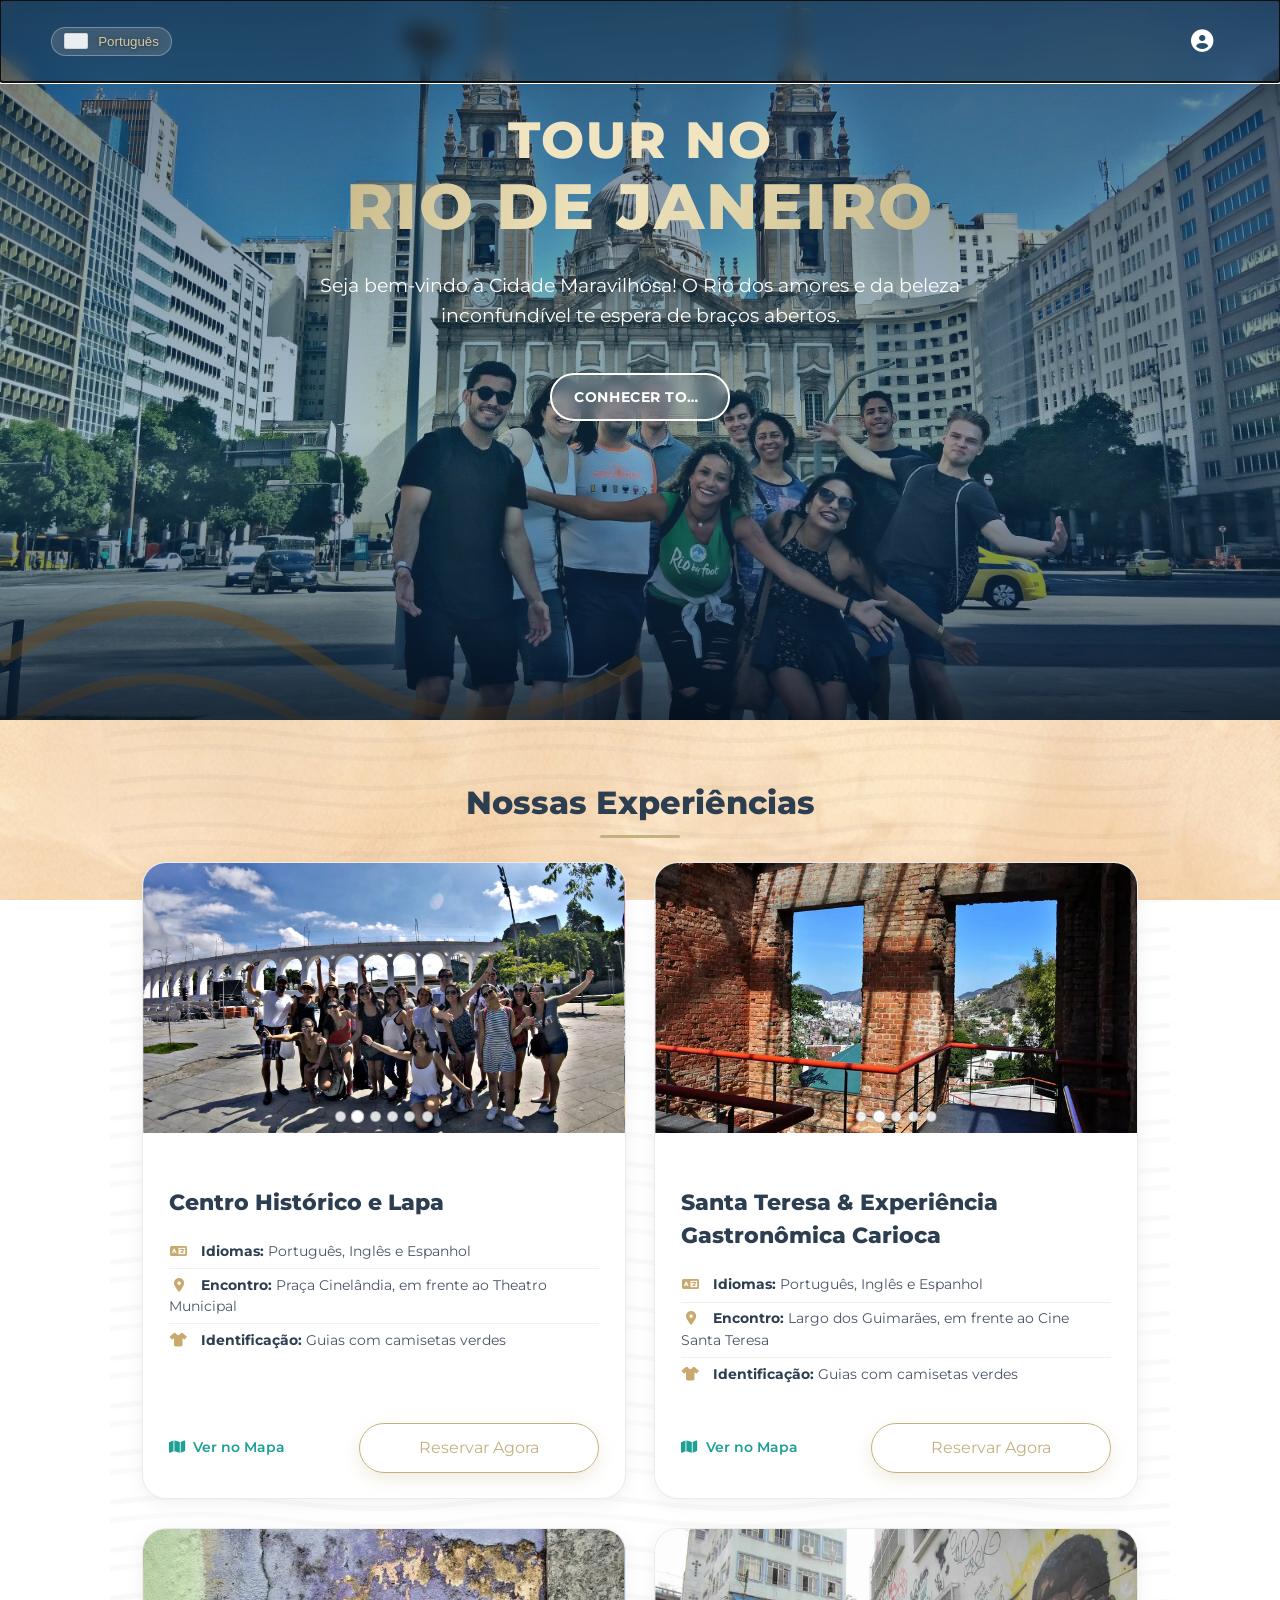
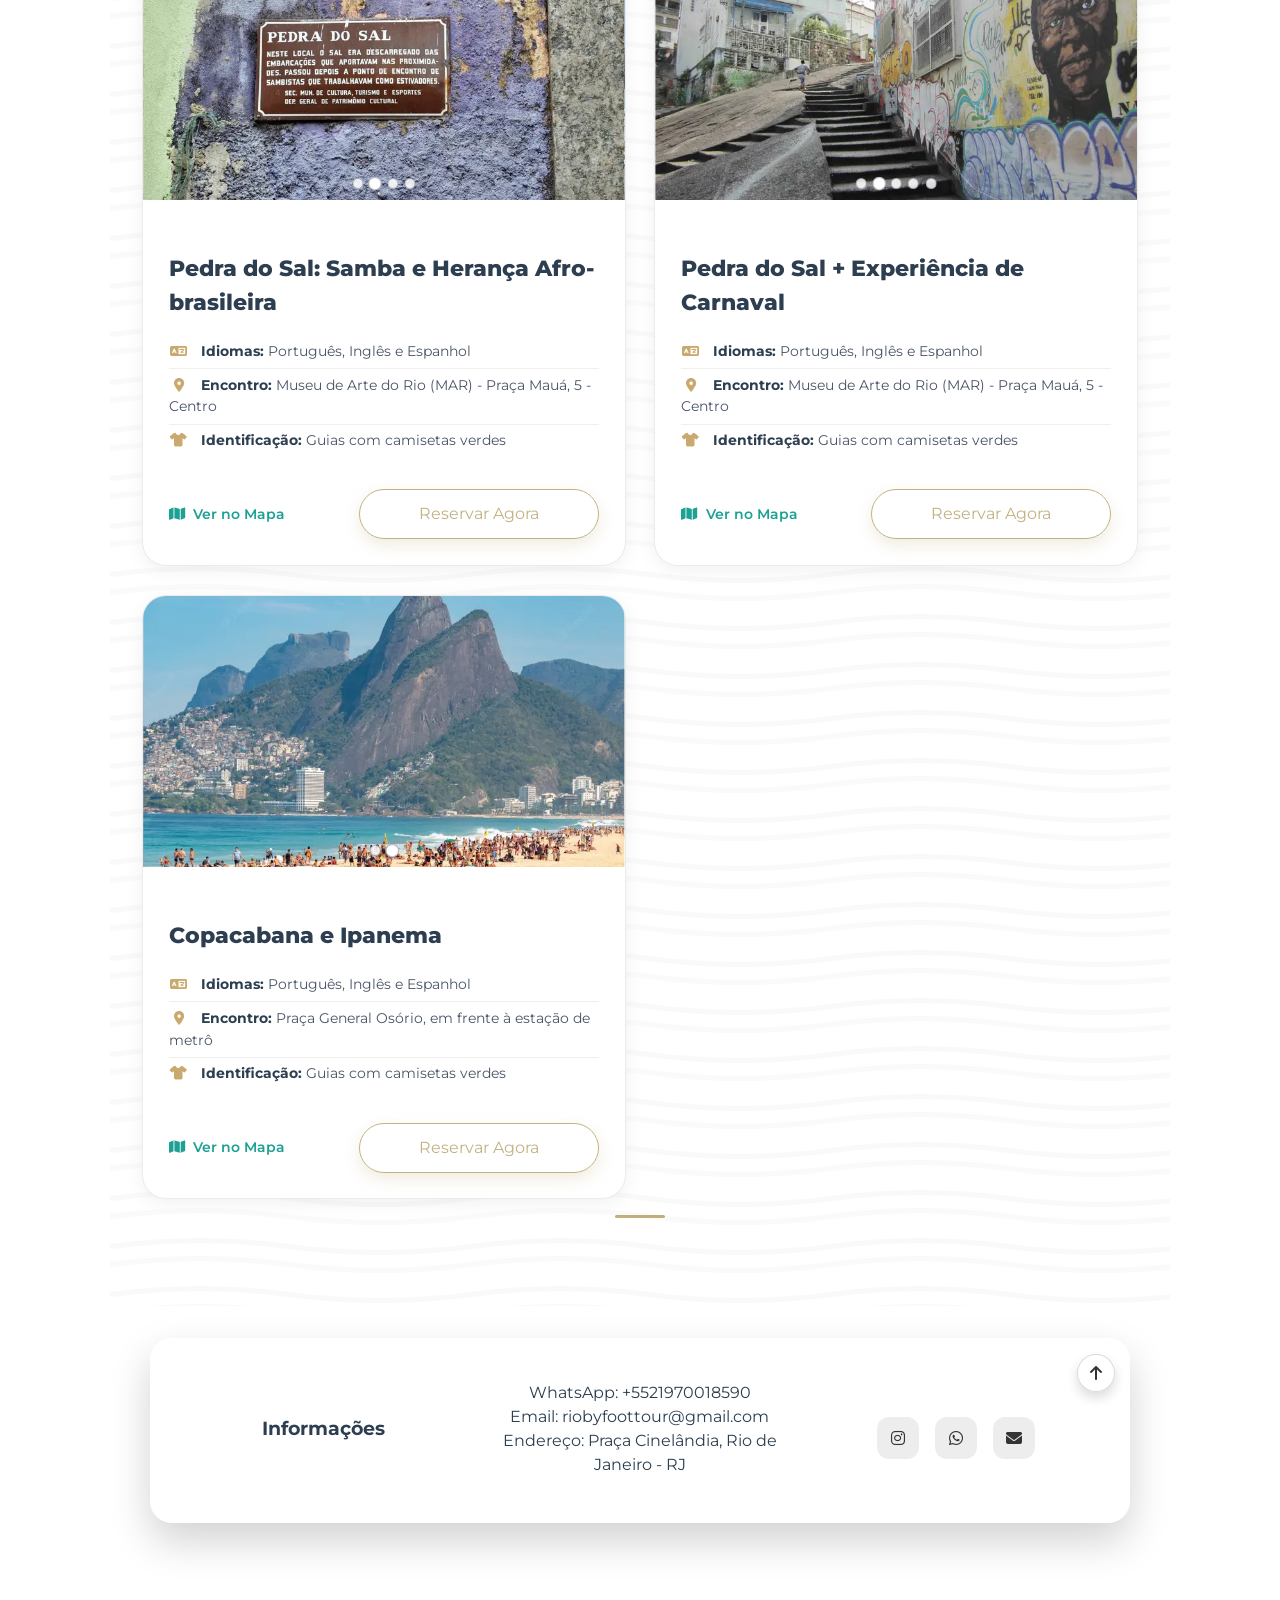
==== index.html @ e3e7f5c9 "Add files via upload" ====
﻿<!-- VersÃ£o 1.0 -->
<!DOCTYPE html>
 <html lang="pt-br">
<head>
    <meta charset="UTF-8">
    <meta name="viewport" content="width=device-width, initial-scale=1.0">
    <meta name="mobile-web-app-capable" content="yes">
    <meta name="apple-mobile-web-app-status-bar-style" content="default">
    <meta name="theme-color" content="#02415a">
    <title> Tour no Rio de Janeiro</title>
    <link rel="apple-touch-icon" href="imagem/assets/Logo.png">
    <link rel="icon" type="image/png" href="imagem/assets/Logo.png">
    <link rel="manifest" href="manifest.json">
    <link href="https://fonts.googleapis.com/css2?family=Montserrat:wght@400;600;800&display=swap" rel="stylesheet">
    <link rel="stylesheet" href="https://cdnjs.cloudflare.com/ajax/libs/font-awesome/6.4.2/css/all.min.css">
    <link rel="stylesheet" href="css/Riodejaneiro.css">
</head>
<body>
    <div class="rio-page">
        <header>
           
                <div class="nav-left">
                    <button class="hamburger" id="hamburger" type="button" aria-label="Menu">
                        <span></span><span></span><span></span>
                    </button>
                    <nav>
                        <a href="#" data-footer-action="sobre" data-i18n="nav_about">SOBRE</a>
                        <a href="#" data-footer-action="contato" data-i18n="nav_contact">CONTATO</a>
                        <a href="#" data-footer-action="ajuda" data-i18n="nav_help">AJUDA</a>
                    </nav>
                </div>

                <div class="header-spacer" aria-hidden="true"></div>

                <div class="header-center">
                    <div class="lang-selector" id="langSelector">
                        <button class="lang-btn" type="button" id="langBtn">
                            <span class="flag flag-pt"></span><span class="lang-label" data-i18n="lang_label">Português</span>
                        </button>
                        <ul class="lang-list" id="langList">
                            <li data-lang="pt"><span class="flag flag-pt"></span><span class="lang-label">Português</span></li>
                            <li data-lang="en"><span class="flag flag-en"></span><span class="lang-label">English</span></li>
                            <li data-lang="fr"><span class="flag flag-fr"></span><span class="lang-label">Français</span></li>
                            <li data-lang="es"><span class="flag flag-es"></span><span class="lang-label">Español</span></li>
                            <li data-lang="it"><span class="flag flag-it"></span><span class="lang-label">Italiano</span></li>
                            <li data-lang="zh"><span class="flag flag-zh"></span><span class="lang-label">中文(普通话)</span></li>
                        </ul>
                    </div>
                </div>

                <div class="header-spacer" aria-hidden="true"></div>

                <div class="profile-menu">
                    <button class="profile-btn" id="profileBtn" aria-haspopup="true" aria-expanded="false" aria-label="Conta"><i class="fa fa-user-circle"></i></button>
                    <div class="profile-dropdown" id="profileDropdown" role="menu" aria-label="Opções de conta">
                        <a href="#" class="profile-item" data-profile-action="login" data-i18n="profile_login">Entrar</a>
                        <a href="#" class="profile-item" data-profile-action="register" data-i18n="profile_register">Cadastrar</a>
                    </div>
                </div>
           
        </header>

        <div class="mobile-menu-container" id="mobileMenuContainer" aria-hidden="true">
            <div class="mobile-menu-panel">
                <div class="mobile-menu-header">
                    <button class="mobile-menu-back" id="mobileMenuBack" type="button" aria-label="Voltar">←</button>
                    <span class="mobile-menu-title" id="mobileMenuTitle">Menu</span>
                    <button class="mobile-menu-close" id="mobileMenuClose" type="button" aria-label="Fechar">×</button>
                </div>
                <div class="mobile-menu-content">
                    <div class="mobile-menu-view mobile-menu-main" data-view="main"></div>
                    <div class="mobile-menu-view mobile-menu-lang" data-view="lang"></div>
                    <div class="mobile-menu-view mobile-menu-user" data-view="user"></div>
                </div>
            </div>
        </div>

        <!-- HERO RIO -->
        <section class="rio-hero">
            <div class="rio-hero-overlay"></div>
            <div class="rio-hero-content">
                <h1 class="rio-hero-title">Tour no<br><span class="rio-city-highlight">RIO DE JANEIRO</span></h1>
                <span id="rioHeroDesc" data-i18n="hero_desc_rio" class="hero-desc-text">Seja bem vindo Ã  cidade Maravilhosa; o Rio dos amores e da beleza inconfundÃ­vel te espera de braÃ§os abertos.</span>
                <a href="#tours" class="btn-book" data-i18n="btn_book">Conhecer Tours</a>
            </div>
        </section>

    <div class="main-container">
        <!-- TOURS -->
        <section class="rio-tours" id="tours">
            <h2 class="rio-section-title" data-i18n="tours_section_title">Nossas ExperiÃªncias</h2>
            <div class="rio-section-divider"></div>

            <div class="rio-tours-grid">

                <!-- CENTRO HISTÃ“RICO -->
                <article class="rio-tour-card">
                    <div class="rio-tour-images">
                        <div class="rio-tour-slider" data-folder="CentroHistorico" aria-label="Slideshow Centro HistÃ³rico">
                            <img class="rio-tour-slide active" src="imagem/CentroHistorico/img1.webp" alt="Centro HistÃ³rico e Lapa do Rio" loading="lazy">
                        </div>
                    </div>
                    <div class="rio-tour-info">
                        <h4 class="rio-tour-name">Centro HistÃ³rico e Lapa</h4>
                        <ul class="rio-tour-details">
                            
                            <li><i class="fa fa-language"></i> <strong data-i18n="label_idiomas">Idiomas:</strong> Português, Inglês e Espanhol</li>
                            <li><i class="fa fa-map-marker-alt"></i> <strong>Encontro:</strong> PraÃ§a CinelÃ¢ndia, em frente ao Theatro Municipal</li>
                            <li><i class="fa fa-shirt"></i> <strong>Identificação:</strong> Guias com camisetas verdes</li>
                        </ul>
                        <div class="rio-tour-actions">
                            <a href="https://goo.gl/maps/7mJhdvazUuyrh9tp7" target="_blank" rel="noopener" class="rio-link-map"><i class="fa fa-map"></i> Ver no Mapa</a>
                            <a href="https://forms.gle/Ru3CXKsKzVE24GdM7" target="_blank" rel="noopener" class="btn-book rio-btn-reserve">Reservar Agora</a>
                        </div>
                    </div>
                </article>

                <!-- SANTA TERESA -->
                <article class="rio-tour-card">
                    <div class="rio-tour-images">
                        <div class="rio-tour-slider" data-folder="SantaTeresa" aria-label="Slideshow Santa Teresa">
                            <img class="rio-tour-slide active" src="imagem/SantaTeresa/img1.webp" alt="Santa Teresa & ExperiÃªncia GastronÃ´mica Carioca" loading="lazy">
                        </div>
                    </div>
                    <div class="rio-tour-info">
                        <h4 class="rio-tour-name">Santa Teresa & ExperiÃªncia GastronÃ´mica Carioca</h4>
                        <ul class="rio-tour-details">
                            
                            <li><i class="fa fa-language"></i> <strong>Idiomas:</strong> Português, Inglês e Espanhol</li>
                        <li><i class="fa fa-map-marker-alt"></i> <strong data-i18n="label_encontro">Encontro:</strong> PraÃ§a General OsÃ³rio, em frente Ã  estaÃ§Ã£o de metrÃ´</li>
                            <li><i class="fa fa-shirt"></i> <strong>Identificação:</strong> Guias com camisetas verdes</li>
                        </ul>
                        <div class="rio-tour-actions">
                            <a href="https://goo.gl/maps/65kNR3KaU4e2vYtn8" target="_blank" rel="noopener" class="rio-link-map"><i class="fa fa-map"></i> Ver no Mapa</a>
                            <a href="https://forms.gle/Ru3CXKsKzVE24GdM7" target="_blank" rel="noopener" class="btn-book rio-btn-reserve">Reservar Agora</a>
                        </div>
                    </div>
                </article>

                <!-- PEDRA DO SAL -->
                <article class="rio-tour-card">
                    <div class="rio-tour-images">
                        <div class="rio-tour-slider" data-folder="PedraDoSal" aria-label="Slideshow Pedra do Sal">
                            <img class="rio-tour-slide active" src="imagem/PedraDoSal/img1.webp" alt="Pedra do Sal" loading="lazy">
                        </div>
                    </div>
                    <div class="rio-tour-info">
                        <h4 class="rio-tour-name">Pedra do Sal: Samba e HeranÃ§a Afrobrasileira</h4>
                        <ul class="rio-tour-details">
                           
                            <li><i class="fa fa-language"></i> <strong>Idiomas:</strong> Português, Inglês e Espanhol</li>
                            <li><i class="fa fa-map-marker-alt"></i> <strong>Encontro:</strong> Museu de Arte do Rio (MAR) â€” PraÃ§a MauÃ¡, 5 â€” Centro</li>
                            <li><i class="fa fa-shirt"></i> <strong>Identificação:</strong> Guias com camisetas verdes</li>
                        </ul>
                        <div class="rio-tour-actions">
                            <a href="https://g.page/museuarterio?share" target="_blank" rel="noopener" class="rio-link-map"><i class="fa fa-map"></i> Ver no Mapa</a>
                            <a href="https://forms.gle/Ru3CXKsKzVE24GdM7" target="_blank" rel="noopener" class="btn-book rio-btn-reserve">Reservar Agora</a>
                        </div>
                    </div>
                </article>

                <!-- PEDRA DO SAL + EXPERIÃŠNCIA DE CARNAVAL -->
                <article class="rio-tour-card">
                    <div class="rio-tour-images">
                        <div class="rio-tour-slider" data-folder="PedraDoSalCarnaval" aria-label="Slideshow Pedra do Sal e Carnaval">
                            <img class="rio-tour-slide active" src="imagem/PedraDoSalCarnaval/img1.webp" alt="Pedra do Sal + ExperiÃªncia de Carnaval" loading="lazy">
                        </div>
                    </div>
                    <div class="rio-tour-info">
                        <h4 class="rio-tour-name">Pedra do Sal + ExperiÃªncia de Carnaval</h4>
                        <ul class="rio-tour-details">
                           
                            <li><i class="fa fa-language"></i> <strong>Idiomas:</strong> Português, Inglês e Espanhol</li>
                            <li><i class="fa fa-map-marker-alt"></i> <strong>Encontro:</strong> Museu de Arte do Rio (MAR) â€” PraÃ§a MauÃ¡, 5 â€” Centro</li>
                            <li><i class="fa fa-shirt"></i> <strong>Identificação:</strong> Guias com camisetas verdes</li>
                        </ul>
                        <div class="rio-tour-actions">
                            <a href="https://g.page/museuarterio?share" target="_blank" rel="noopener" class="rio-link-map"><i class="fa fa-map"></i> Ver no Mapa</a>
                            <a href="https://forms.gle/Ru3CXKsKzVE24GdM7" target="_blank" rel="noopener" class="btn-book rio-btn-reserve">Reservar Agora</a>
                        </div>
                    </div>
                </article>

                <!-- COPACABANA E IPANEMA -->
                <article class="rio-tour-card">
                    <div class="rio-tour-images">
                        <div class="rio-tour-slider" data-folder="CopacabanaIpanema" aria-label="Slideshow Copacabana e Ipanema">
                            <img class="rio-tour-slide active" src="imagem/CopacabanaIpanema/img1.webp" alt="Copacabana e Ipanema" loading="lazy">
                        </div>
                    </div>
                    <div class="rio-tour-info">
                        <h4 class="rio-tour-name">Copacabana e Ipanema</h4>
                        <ul class="rio-tour-details">
                          
                            <li><i class="fa fa-language"></i> <strong>Idiomas:</strong> Português, Inglês e Espanhol</li>
                            <li><i class="fa fa-map-marker-alt"></i> <strong>Encontro:</strong> EstaÃ§Ã£o General OsÃ³rio (MetrÃ´) â€” SaÃ­da A</li>
                            <li><i class="fa fa-shirt"></i> <strong>Identificação:</strong> Guias com camisetas verdes</li>
                        </ul>
                        <div class="rio-tour-actions">
                            <a href="https://goo.gl/maps/WBo5vJ76AuiLp96u8" target="_blank" rel="noopener" class="rio-link-map"><i class="fa fa-map"></i> Ver no Mapa</a>
                            <a href="https://forms.gle/Ru3CXKsKzVE24GdM7" target="_blank" rel="noopener" class="btn-book rio-btn-reserve">Reservar Agora</a>
                        </div>
                    </div>
                </article>
            </div>

            <!-- TOURS PAGOS -->
            <div class="rio-section-divider rio-divider-small"></div>

            <div class="rio-tours-grid">
            </div>
        </section>

        <!-- FOOTER -->
        <footer class="rio-footer">
            <div class="rio-footer-card" id="rioFooterCard">
                <button class="footer-card-up" type="button" aria-label="Ir ao topo">
                    <i class="fa fa-arrow-up"></i>
                </button>
                <h3 class="rio-footer-card-title">Informações</h3>
                <div class="rio-footer-card-body" id="rioFooterCardBody">
                    Clique em â€œCONTATOâ€ para ver as informações dentro deste cartÃ£o.
                </div>
                <div class="footer-info-icons">
                    <a href="https://www.instagram.com/tourbyfootbrasil/?hl=en" aria-label="Instagram" target="_blank" rel="noopener"><i class="fab fa-instagram"></i></a>
                    <a href="https://wa.me/5521970018590" aria-label="WhatsApp" target="_blank" rel="noopener"><i class="fab fa-whatsapp"></i></a>
                    <a href="mailto:riobyfoottour@gmail.com" aria-label="Email"><i class="fa fa-envelope"></i></a>
                </div>
            </div>
        </footer>

        <div class="award-toast" id="awardToast" aria-live="polite" aria-atomic="true" role="status" aria-label="NotificaÃ§Ã£o">
            <div class="award-toast__dialog">
                <button class="award-toast__close" type="button" data-close-award aria-label="Fechar">&times;</button>
                <h3 class="award-toast__title" data-i18n="award_title">Reconhecimento Especial</h3>
                <div class="award-toast__body">
                    <div class="award-toast__icon"><img src="https://app.hoversignal.com/AppImage/Signals/4bd5923d-79aa-4fa7-9ac0-e9ecac175d3e" alt="PrÃªmio TripAdvisor"></div>
                    <div class="award-toast__text">
                        <div class="award-toast__message" data-i18n="award_text">Sabia que fomos premiados como a <b>melhor escolha</b> pelo <b>TripAdvisor</b> em 2021? ðŸ¥°</div>
                        <div class="award-toast__countdown" id="awardCountdown" aria-live="polite"></div>
                    </div>
                </div>
            </div>
        </div>

        <div id="reservationModal" class="reservation-modal-overlay hidden" role="dialog" aria-modal="true" data-i18n-aria="reservation_modal_title" aria-label="Formulário de reserva">
            <div class="reservation-modal">
                <h2 data-i18n="reservation_modal_title">Reservar Tour</h2>
                <form id="reservationForm">
                    <label><span data-i18n="reservation_tour_label">Tour</span>
                        <input type="text" id="reservationTour" readonly>
                    </label>
                    <label><span data-i18n="reservation_name_label">Nome</span>
                        <input type="text" id="reservationName" data-i18n-placeholder="reservation_name_placeholder" placeholder="Seu nome" required>
                    </label>
                    <label><span data-i18n="reservation_date_label">Data da reserva</span>
                        <input type="date" id="reservationDate" required>
                    </label>
                    <label><span data-i18n="reservation_quantity_label">Quantidade de pessoas</span>
                        <input type="number" id="reservationQuantity" min="1" value="1" required>
                    </label>
                    <label><span data-i18n="reservation_language_label">Idioma</span>
                        <select id="reservationLanguage" required>
                            <option value="" data-i18n="reservation_language_placeholder">Selecione um idioma</option>
                        </select>
                    </label>
                    <label><span data-i18n="reservation_phone_label">Celular/WhatsApp</span>
                        <input type="tel" id="reservationPhone" data-i18n-placeholder="reservation_phone_placeholder" placeholder="(00) 00000-0000" required>
                    </label>
                    <label><span data-i18n="reservation_email_label">Email</span>
                        <input type="email" id="reservationEmail" data-i18n-placeholder="reservation_email_placeholder" placeholder="seuemail@exemplo.com" required>
                    </label>
                    <div class="reservation-modal-actions">
                        <button type="button" id="reservationCancel" class="btn-book" data-i18n="reservation_cancel_btn">Cancelar</button>
                        <button type="submit" class="btn-book" data-i18n="reservation_confirm_btn">Confirmar Reserva</button>
                    </div>
                </form>
            </div>
        </div>
    </div> 
    </div>
    <script src="js/Translation.js"></script>
    <script src="js/Riodejaneiro.js"></script>
    <script>
        (function () {
            const folderImages = {
                CentroHistorico: 6,
                SantaTeresa: 5,
                PedraDoSal: 4,
                PedraDoSalCarnaval: 5,
                CopacabanaIpanema: 2
            };

            function startTourSliders() {
                const sliders = document.querySelectorAll('.rio-tour-slider');

                sliders.forEach((slider) => {
                    const folder = slider.dataset.folder;
                    const total = folderImages[folder];
                    if (!total) {
                        console.warn('Pasta de imagens nÃ£o configurada para', folder);
                        return;
                    }

                    slider.innerHTML = '';

                    const track = document.createElement('div');
                    track.className = 'rio-tour-slider-track';
                    slider.appendChild(track);

                    const dotsContainer = document.createElement('div');
                    dotsContainer.className = 'rio-tour-slider-dots';
                    slider.appendChild(dotsContainer);

                    for (let i = 1; i <= total; i++) {
                        const img = document.createElement('img');
                        img.className = 'rio-tour-slide';
                        img.src = `imagem/${folder}/img${i}.webp`;
                        img.alt = `${folder} - imagem ${i}`;
                        img.loading = 'lazy';
                        track.appendChild(img);

                        const dot = document.createElement('button');
                        dot.type = 'button';
                        dot.className = 'rio-tour-dot' + (i === 1 ? ' active' : '');
                        dot.setAttribute('aria-label', `Ver imagem ${i} de ${total}`);
                        dot.addEventListener('click', () => {
                            changeSlide(i - 1);
                            resetInterval();
                        });

                        dotsContainer.appendChild(dot);
                    }

                    let current = 0;
                    const slides = track.querySelectorAll('img');
                    const dots = dotsContainer.querySelectorAll('.rio-tour-dot');
                    let interval = null;

                    function moveTrack(index) {
                        track.style.transform = `translateX(-${index * 100}%)`;
                    }

                    function changeSlide(index) {
                        if (index === current) return;
                        dots[current].classList.remove('active');
                        current = index;
                        dots[current].classList.add('active');
                        moveTrack(current);
                    }

                    function prevSlide() {
                        const previous = (current - 1 + slides.length) % slides.length;
                        changeSlide(previous);
                        scheduleNext();
                    }

                    function nextSlide() {
                        const next = (current + 1) % slides.length;
                        changeSlide(next);
                        scheduleNext();
                    }

                    function scheduleNext() {
                        const base = 6500;
                        const jitter = Math.floor(Math.random() * 2000); // 0-1999ms (6.5-8.5s)
                        const delay = base + jitter;
                        if (interval) clearTimeout(interval);
                        interval = setTimeout(nextSlide, delay);
                    }

                    function resetInterval() {
                        if (interval) clearTimeout(interval);
                        scheduleNext();
                    }

                    let touchStartX = null;
                    let touchStartTime = null;

                    slider.addEventListener('touchstart', (event) => {
                        if (event.touches.length !== 1) return;
                        touchStartX = event.touches[0].clientX;
                        touchStartTime = Date.now();
                    });

                    slider.addEventListener('touchend', (event) => {
                        if (touchStartX === null) return;
                        const touchEndX = event.changedTouches[0].clientX;
                        const diffX = touchEndX - touchStartX;
                        const elapsed = Date.now() - touchStartTime;
                        const minSwipeDistance = 40;
                        const maxSwipeTime = 700;

                        touchStartX = null;
                        touchStartTime = null;

                        if (Math.abs(diffX) >= minSwipeDistance && elapsed <= maxSwipeTime) {
                            if (diffX > 0) {
                                prevSlide();
                            } else {
                                nextSlide();
                            }
                            resetInterval();
                        }
                    });

                    slider.addEventListener('mousedown', (event) => {
                        touchStartX = event.clientX;
                        touchStartTime = Date.now();
                    });

                    slider.addEventListener('mouseup', (event) => {
                        if (touchStartX === null) return;
                        const diffX = event.clientX - touchStartX;
                        const elapsed = Date.now() - touchStartTime;

                        touchStartX = null;
                        touchStartTime = null;

                        if (Math.abs(diffX) >= 40 && elapsed <= 700) {
                            if (diffX > 0) {
                                prevSlide();
                            } else {
                                nextSlide();
                            }
                            resetInterval();
                        }
                    });

                    const initialDelay = 500 + Math.floor(Math.random() * 1200); // 0.5-1.7s para cada slider comeÃ§ar diff
                    interval = setTimeout(nextSlide, initialDelay);
                });
            }

            if (document.readyState === 'loading') {
                document.addEventListener('DOMContentLoaded', startTourSliders);
            } else {
                startTourSliders();
            }
        })();
    </script>
</body>
</html>
---- css/Riodejaneiro.css ----
/* version 1.0 */


.rio-page {
    width: 100%;
    min-height: 100vh;
    overflow-x: hidden;
    position: relative;
    z-index: 0;
    background: transparent !important;
    color: #2c3e50;
}

.rio-page::before {
    content: "";
    position: fixed;
    top: 0;
    left: 0;
    width: 100%;
    height: 100%;
    z-index: -1;
    background-color: #02415a;
    background-image: url('../imagem/assets/fundo%20rj.png');
    background-size: cover;
    background-position: center;
    will-change: transform;
}

html,
body {
    background: transparent !important;
}

:root {
    --bg: transparent;
}

/* ===================================================== */
/* HEADER TRANSPARENTE SOBRE O HERO                      */
/* ===================================================== */
.rio-page header {
    position: absolute;
    top: 0;
    left: 0;
    right: 0;
    z-index: 50;
    background: rgba(0, 0, 0, 0.18);
    backdrop-filter: blur(10px);
    -webkit-backdrop-filter: blur(10px);
    border-bottom: none;
    padding: 1.2rem clamp(1rem, 4vw, 4rem);
}

.rio-page header .main-container {
    padding: 0;
}

.rio-page header .main-container {
    display: flex;
    align-items: center;
    justify-content: space-between;
}

.rio-page nav a {
    color: #fff;
    text-shadow: 0 1px 4px rgba(0, 0, 0, 0.5);
}

.rio-page header,
.rio-page header *,
.rio-page header nav a,
.rio-page header .lang-label,
.rio-page header .profile-btn,
.rio-page header .hamburger span {
    color: #fff;
}

.rio-page nav a:hover,
.rio-page nav a.active {
    color: #f0e5c0;
    border-bottom-color: #f0e5c0;
}

.mobile-menu-container {
    position: fixed;
    top: 72px;
    left: 50%;
    transform: translateX(-50%);
    z-index: 1100;
    width: min(92vw, 360px);
    max-height: calc(100vh - 90px);
    border-radius: 16px;
    background: rgba(255, 255, 255, 0.35);
    box-shadow: 0 16px 45px rgba(0, 0, 0, 0.22);
    display: none;
    overflow: hidden;
    backdrop-filter: blur(10px);
    -webkit-backdrop-filter: blur(10px);
    border: 1px solid rgba(255,255,255,0.35);
}

.mobile-menu-container.open {
    display: block;
}

.mobile-menu-panel {
    position: relative;
    top: 0;
    left: 0;
    bottom: 0;
    width: 100%;
    max-height: 100%;
    background: #fff;
    border-radius: 16px;
    box-shadow: 0 14px 30px rgba(0,0,0,0.24);
    transform: translateY(-10px);
    transition: transform 0.22s ease, opacity 0.22s ease;
    display: flex;
    flex-direction: column;
    opacity: 0;
}

.mobile-menu-container.open .mobile-menu-panel {
    transform: translateY(0);
    opacity: 1;
}

.mobile-menu-header {
    display: flex;
    align-items: center;
    justify-content: space-between;
    padding: 0.8rem 1rem;
    border-bottom: 1px solid rgba(0,0,0,0.08);
}

.mobile-menu-title {
    font-weight: 600;
    font-size: 1rem;
    color: #2c3e50;
}

.mobile-menu-back,
.mobile-menu-close {
    border: none;
    background: transparent;
    color: #2c3e50;
    font-size: 1.1rem;
    cursor: pointer;
}

.mobile-menu-content {
    overflow-y: auto;
    flex: 1;
    padding: 0.75rem 0.85rem;
    background: rgba(255,255,255,0.30);
    backdrop-filter: blur(6px);
    -webkit-backdrop-filter: blur(6px);
    border-radius: 0 0 16px 16px;
}

.mobile-menu-view {
    display: none;
}

.mobile-menu-view.active {
    display: block;
}

.mobile-menu-view a,
.mobile-menu-launcher,
.mobile-lang-list li {
    display: block;
    padding: 0.75rem 0.6rem;
    border-radius: 8px;
    color: #234160;
    text-decoration: none;
    font-weight: 600;
    margin-bottom: 0.2rem;
}

.mobile-menu-view a:hover,
.mobile-lang-list li:hover,
.mobile-menu-launcher:hover {
    background: rgba(194,178,128,0.2);
}

.mobile-lang-list {
    list-style: none;
    margin: 0;
    padding: 0;
    border: none !important;
    box-shadow: none !important;
}

.mobile-lang-list li {
    cursor: pointer;
}

.rio-page header.menu-open + .mobile-menu-container {
    display: block;
}

.rio-page .lang-btn {
    color: #fff;
    text-shadow: 0 1px 3px rgba(0, 0, 0, 0.4);
    background: rgba(255, 255, 255, 0.1);
    border-color: rgba(255, 255, 255, 0.2);
}

.rio-page .lang-list {
    background: rgba(255, 255, 255, 0.94);
    color: #0a2a4a;
    backdrop-filter: none !important;
    -webkit-backdrop-filter: none !important;
    border: 1px solid rgba(0, 0, 0, 0.12);
}

.rio-page .lang-list li {
    color: #0a2a4a;
}

.rio-page .lang-list li:hover {
    background: rgba(0, 0, 0, 0.40);
    color: #072041;
}

.rio-page .search-bar {
    background: rgba(255, 255, 255, 0.15);
    border: 1px solid rgba(255, 255, 255, 0.18);
}

.rio-page .search-bar input {
    color: #fff;
}

.rio-page .search-bar input::placeholder {
    color: rgba(255, 255, 255, 0.55);
}

.rio-page .search-bar button {
    background: rgba(255, 255, 255, 0.2);
    color: #fff;
}

.rio-page .search-bar button:hover {
    background: rgba(255, 255, 255, 0.35);
}

.rio-page .btn-signup {
    background: rgba(255, 255, 255, 0.15);
    color: #fff;
    border: 1px solid rgba(255, 255, 255, 0.25);
    text-shadow: 0 1px 3px rgba(0, 0, 0, 0.3);
    border-radius: 999px;
    padding: 0.55rem 1.1rem;
    min-width: 130px;
    text-align: center;
}

/* field code 6 inputs */
.register-code-group {
    display: flex;
    gap: 0.4rem;
    justify-content: center;
    margin-top: 0.5rem;
    margin-bottom: 0.9rem; /* espaçamento abaixo antes do botão reenviar */
}

.register-code-input {
    width: 2rem;
    height: 2rem;
    font-size: 1.3rem;
    text-align: center;
    border: 1px solid #ccc;
    border-radius: 0.35rem;
    background: #fff;
    color: #333;
}

.register-code-input:focus {
    outline: none;
    border-color: #017cff;
    box-shadow: 0 0 0 2px rgba(1, 124, 255, 0.2);
}

.register-code-valid {
    border-color: #28a745 !important;
    box-shadow: 0 0 0 2px rgba(40, 167, 69, 0.2) !important;
}

.register-code-invalid {
    border-color: #dc3545 !important;
    box-shadow: 0 0 0 2px rgba(220, 53, 69, 0.2) !important;
}

.rio-page .btn-signup:hover {
    background: rgba(255, 255, 255, 0.3);
}

.rio-page .hamburger span {
    background: #fff;
    box-shadow: 0 1px 3px rgba(0, 0, 0, 0.4);
}

/* ===================================================== */
/* HERO                                                  */
/* ===================================================== */
.rio-hero {
    position: relative;
    min-height: 70vh;
    display: flex;
    align-items: flex-start;
    justify-content: center;
    text-align: center;
    overflow: hidden;
    padding-top: calc(60px + 0.5rem); /* garante que começa logo abaixo do header */
    /* herói mantém sua própria foto acima do fundo do corpo */
    background:
        url('../imagem/assets/painel.jpeg') center/cover no-repeat;
    /* aplicar máscara de transparência na base para fade ao fundo */
    -webkit-mask-image: none;
    mask-image: none;
    -webkit-mask-size: auto;
    mask-size: auto;
    -webkit-mask-repeat: no-repeat;
    mask-repeat: no-repeat;
    position: relative;
}

/* gradiente de transição em tom de areia com textura delicada */
.rio-hero::after {
    content: '';
    position: absolute;
    bottom: -1px;
    left: 0;
    width: 100%;
    height: 120px;
    pointer-events: none;
    background:
        linear-gradient(
            to bottom,
            rgba(0, 0, 0, 0) 0%,
            rgba(0, 0, 0, 0.16) 45%,
            rgba(0, 0, 0, 0.35) 68%,
            rgba(0, 0, 0, 0.65) 100%
        ),
        url("data:image/svg+xml,%3Csvg xmlns='http://www.w3.org/2000/svg' width='360' height='60'%3E%3Cpath d='M0 30 C30 10, 60 10, 90 30 S150 50, 180 30' fill='none' stroke='%236b4c20' stroke-width='4'/%3E%3Cpath d='M0 50 C30 30, 60 30, 90 50 S150 70, 180 50' fill='none' stroke='%236b4c20' stroke-width='3'/%3E%3C/svg%3E") center/cover no-repeat;
    background-blend-mode: normal;
    opacity: 0.50;
    z-index: 2;
}


.rio-hero-overlay {
    position: absolute;
    inset: 0;
    background: linear-gradient(
        180deg,
        rgba(12, 35, 64, 0.60) 0%,
        rgba(26, 82, 118, 0.38) 60%,
        rgba(12, 35, 64, 0.72) 100%
    );
    z-index: 1;
}

.rio-hero-content {
    position: relative;
    z-index: 5;
    max-width: 800px;
    padding: 0.3rem 2rem 2rem;
    margin-top: 0;
    animation: heroIntro 0.9s ease-out forwards;
}

.rio-hero-title {
    font-family: "Montserrat", sans-serif;
    font-weight: 800;
    font-size: clamp(1.8rem, 4vw, 3.2rem);
    color: #f0e5c0; /* tom de areia */
    text-transform: uppercase;
    letter-spacing: 2px;
    line-height: 1.15;
    margin: 0.2rem 0 0.5rem;
}

#rioHeroDesc {
    color: #ffffff !important;
}

@media (min-width: 1200px) {
    .rio-hero-content {
        padding-top: 1.6rem;
        margin-top: 1.2rem;
    }

    .rio-hero-content .btn-book {
        width: min(380px, 45%);
        padding: 0.6rem 1.25rem;
        max-width: 420px;
        overflow: visible;
        text-overflow: clip;
    }
}

.rio-hero-content .btn-book {
    display: block;
    width: min(180px, 75%);
    margin: 0.5rem auto 0 auto;
    padding: 0.5rem 1rem;
    border: 2px solid #ffffff;
    color: #ffffff;
    background: rgba(255, 255, 255, 0.20);
    backdrop-filter: blur(8px);
    -webkit-backdrop-filter: blur(8px);
    border-radius: 999px;
    font-weight: 700;
    text-transform: uppercase;
    letter-spacing: 0.04em;
    font-size: 0.85rem;
    transition: background 0.2s ease, transform 0.2s ease, color 0.2s ease;
    white-space: nowrap;
    overflow: hidden;
    text-overflow: ellipsis;
}

.rio-hero-content .btn-book:hover,
.rio-hero-content .btn-book:focus {
    background: rgba(255, 255, 255, 0.42);
    transform: translateY(-1px);
    color: #a7834b;
}

.rio-city-highlight {
    display: block;
    background: linear-gradient(120deg, #c2b280 0%, #f0e5c0 45%, #c2b280 100%);
    -webkit-background-clip: text;
    background-clip: text;
    -webkit-text-fill-color: transparent;
    color: transparent;
    text-transform: none;
    font-size: clamp(2.2rem, 5vw, 4rem);
}

.rio-hero-location {
    font-family: "Montserrat", sans-serif;
    font-weight: 600;
    font-size: clamp(1rem, 2vw, 1.4rem);
    color: rgba(255,255,255,0.85);
    margin-bottom: 1.2rem;
}



/* ===================================================== */
/* SEÇÃO DE AVISO (modal)                                */
/* ===================================================== */
.rio-notice {
    position: fixed;
    inset: 0;
    display: flex;
    align-items: center;
    justify-content: center;
    background: rgba(0,0,0,0.55);
    backdrop-filter: blur(10px);
    -webkit-backdrop-filter: blur(10px);
    z-index: 1000;
}

.rio-notice-title {
    font-family: "Montserrat", sans-serif;
    font-weight: 800;
    font-size: clamp(1.4rem, 2.5vw, 2rem);
    background: linear-gradient(120deg, #c2b280 0%, #f0e5c0 45%, #c2b280 100%);
    -webkit-background-clip: text;
    background-clip: text;
    color: transparent;
    margin-bottom: 1.5rem;
}

.rio-notice-text {
    text-align: left;
    background: rgba(255,255,255,0.08);
    backdrop-filter: blur(16px);
    -webkit-backdrop-filter: blur(16px);
    border: 1px solid rgba(255,255,255,0.12);
    border-radius: 24px;
    padding: 2.5rem 3rem;
    max-width: 600px;
}

.rio-notice-text p {
    color: rgba(255,255,255,0.9);
    font-size: 0.95rem;
    line-height: 1.7;
    margin-bottom: 0.6rem;
}

.rio-notice-text p:last-child {
    margin-bottom: 0;
}

.rio-notice-text i {
    color: #C2B280;
    margin-right: 0.5rem;
    font-size: 0.85rem;
}

.rio-notice-text .btn-proceed {
    display: inline-block;
    margin-top: 1.5rem;
    padding: 0.8rem 2rem;
    border-radius: 60px;
    background: #C2B280;
    color: #111;
    font-weight: 600;
    text-decoration: none;
    cursor: pointer;
    border: none;
    transition: background 0.2s, transform 0.2s;
}

.rio-notice-text .btn-proceed:hover {
    background: #b5a370;
    transform: scale(1.03);
}

/* ===================================================== */
/* SEÇÃO DE TOURS                                        */
/* ===================================================== */
.rio-tours {
    max-width: 1100px;
    margin: 0 auto;
    padding: 2rem 2rem 3rem;
    position: relative;
}

/* Textura sutil inspirada no calçadão — ondas em baixíssima opacidade */
.rio-tours::before {
    content: '';
    position: absolute;
    inset: 0;
    pointer-events: none;
    background: url("data:image/svg+xml,%3Csvg xmlns='http://www.w3.org/2000/svg' width='360' height='48'%3E%3Cpath d='M0,12 C60,4 120,4 180,12 C240,20 300,20 360,12 L360,17 C300,25 240,25 180,17 C120,9 60,9 0,17Z' fill='%23000' opacity='0.025'/%3E%3Cpath d='M0,30 C60,22 120,22 180,30 C240,38 300,38 360,30 L360,35 C300,43 240,43 180,35 C120,27 60,27 0,35Z' fill='%23000' opacity='0.02'/%3E%3C/svg%3E") repeat;
    background-size: 360px 48px;
}

.rio-section-title {
    font-family: "Montserrat", sans-serif;
    font-weight: 800;
    font-size: clamp(1.4rem, 2.5vw, 2.2rem);
    color: #2c3e50;
    text-align: center;
    margin-bottom: 0.5rem;
}

.rio-section-divider {
    width: 80px;
    height: 3px;
    background: #C2B280;
    margin: 0 auto 1.5rem;
    border-radius: 2px;
}

.rio-divider-small {
    width: 50px;
}

.rio-section-subtitle {
    font-family: "Montserrat", sans-serif;
    font-weight: 700;
    font-size: clamp(1.2rem, 2vw, 1.8rem);
    color: #8b6914;
    text-align: center;
    margin-bottom: 2rem;
}

.rio-paid-label {
    margin-top: 3rem;
}

.rio-paid-subtitle {
    font-family: "Montserrat", sans-serif;
    font-weight: 600;
    font-size: clamp(1rem, 1.6vw, 1.4rem);
    color: #5a6c7d;
    text-align: center;
    margin-bottom: 2rem;
}

/* ===================================================== */
/* CARDS DE TOURS                                        */
/* ===================================================== */
.rio-tours-grid {
    display: grid;
    grid-template-columns: repeat(2, 1fr);
    gap: 1.8rem;
    margin-bottom: 1rem;
}

.rio-tour-card {
    background: #ffffff;
    border: 1px solid rgba(0,0,0,0.08);
    border-radius: 24px;
    overflow: hidden;
    transition: transform 0.3s ease, box-shadow 0.3s ease;
    display: flex;
    flex-direction: column;
    box-shadow: 0 4px 20px rgba(0,0,0,0.06);
}

.rio-tour-card:hover {
    transform: translateY(-6px);
    box-shadow: 0 16px 40px rgba(0,0,0,0.12);
}

.rio-tour-paid {
    border-color: rgba(194,178,128,0.3);
    background: #fffdf7;

@media (min-width: 1200px) {
  .rio-btn-reserve {
   min-width: 240px;
   max-width: 340px;
   font-size: 1.05rem;
   padding: 0.7rem 2.2rem;
  }
}
}

.rio-tour-images {
    width: 100%;
    aspect-ratio: 16 / 9;
    overflow: hidden;
    position: relative;
}

.rio-tour-slider {
    width: 100%;
    height: 100%;
    position: relative;
    overflow: hidden;
}

.rio-tour-slider-track {
    display: flex;
    width: 100%;
    height: 100%;
    transform: translateX(0);
    transition: transform 1s ease;
}

.rio-tour-slide {
    flex: 0 0 100%;
    width: 100%;
    height: 100%;
    object-fit: cover;
    display: block;
    opacity: 1;
}

.rio-tour-slider img {
    width: 100%;
    height: 100%;
    object-fit: cover;
}

.rio-tour-slider-dots {
    position: absolute;
    bottom: 0.7rem;
    left: 50%;
    transform: translateX(-50%);
    display: flex;
    gap: 0.4rem;
    z-index: 10;
    pointer-events: auto;
}

.rio-tour-dot {
    width: 11px;
    height: 11px;
    min-width: 11px;
    min-height: 11px;
    padding: 0;
    display: inline-flex;
    align-items: center;
    justify-content: center;
    border-radius: 50%;
    background: rgba(255,255,255,0.85);
    border: 1px solid rgba(44,62,80,0.35);
    cursor: pointer;
    transition: transform 0.2s ease, background 0.2s ease;
    box-sizing: border-box;
    line-height: 1;
}

.rio-tour-dot.active {
    background: rgba(255,255,255,1);
    transform: scale(1.25);
}

.rio-tour-slider-dots {
    position: absolute;
    bottom: 0.7rem;
    left: 50%;
    transform: translateX(-50%);
    display: flex;
    gap: 0.4rem;
    z-index: 10;
    pointer-events: auto;
}

.rio-tour-dot {
    width: 11px;
    height: 11px;
    min-width: 11px;
    min-height: 11px;
    padding: 0;
    display: inline-flex;
    align-items: center;
    justify-content: center;
    border-radius: 50%;
    background: rgba(255,255,255,0.85);
    border: 1px solid rgba(44,62,80,0.35);
    cursor: pointer;
    transition: transform 0.2s ease, background 0.2s ease;
    box-sizing: border-box;
    line-height: 1;
}

.rio-tour-dot.active {
    background: rgba(255,255,255,1);
    transform: scale(1.25);
}

.rio-tour-images img {
    width: 100%;
    height: 100%;
    object-fit: cover;
    transition: transform 0.4s;
}

.rio-tour-card:hover .rio-tour-images img {
    transform: scale(1.05);
}

.rio-tour-info {
    padding: 1.4rem 1.6rem 1.6rem;
    flex: 1;
    display: flex;
    flex-direction: column;
}

.rio-tour-name {
    font-family: "Montserrat", sans-serif;
    font-weight: 800;
    font-size: clamp(1.1rem, 1.8vw, 1.4rem);
    color: #2c3e50;
    margin-bottom: 1rem;
}

.rio-tour-name-sub {
    font-weight: 600;
    font-size: 0.85em;
    color: #8b9db0;
}

.rio-tour-details {
    list-style: none;
    padding: 0;
    margin: 0 0 1.2rem;
    flex: 1;
}

.rio-tour-details li {
    color: #4a5568;
    font-size: 0.9rem;
    line-height: 1.5;
    padding: 0.35rem 0;
    border-bottom: 1px solid rgba(0,0,0,0.06);
}

.rio-tour-details li:last-child {
    border-bottom: none;
}

.rio-tour-details i {
    color: #c9a96e;
    width: 20px;
    text-align: center;
    margin-right: 0.5rem;
    font-size: 0.85rem;
}

.rio-tour-details strong {
    color: #2c3e50;
}

/* ===================================================== */
/* AÇÕES DO TOUR (mapa + reservar)                       */
/* ===================================================== */
.rio-tour-actions {
    display: flex;
    align-items: center;
    gap: 1rem;
    flex-wrap: wrap;
    margin-top: auto;
    padding-top: 0.8rem;
}

.rio-link-map {
    color: #1da194;
    font-weight: 600;
    font-size: 0.9rem;
    text-decoration: none;
    transition: color 0.2s;
}

.rio-link-map:hover {
    color: #C2B280;
}

.rio-link-map i {
    margin-right: 0.3rem;
}

.rio-link-map {
    order: 0;
}

.rio-btn-reserve {
    order: 1;
}

.rio-btn-reserve {
    padding: 0.55rem 1.2rem;
    min-width: 160px;
    max-width: 220px;
    width: auto;
    text-align: center;
    font-size: 0.9rem;
    margin-top: 0;
    background: rgba(255, 255, 255, 0.65);
    color: #C2B280;
    border: 1px solid #C2B280;
    border-radius: 999px;
    box-shadow: 0 6px 16px rgba(194, 178, 128, 0.25);
    backdrop-filter: blur(5px);
    -webkit-backdrop-filter: blur(5px);
    transition: transform 0.25s ease, filter 0.25s ease, box-shadow 0.25s ease;
    animation: pulse-reserve 2.4s ease-in-out infinite;
}

.rio-btn-reserve:hover,
.rio-btn-reserve:focus {
    transform: translateY(-2px) scale(1.08);
    filter: brightness(1.2);
    box-shadow: 0 12px 32px rgba(194, 178, 128, 0.55);
}

.rio-btn-reserve.disabled,
.rio-btn-reserve[aria-disabled="true"] {
    opacity: 0.65;
    color: #6b7280;
    border-color: #6b7280;
    background: rgba(255, 255, 255, 0.55);
    cursor: not-allowed;
    animation: none;
    pointer-events: none;
    box-shadow: none;
    transform: none;
}

@keyframes pulse-reserve {
    0%, 100% {
        transform: translateY(0) scale(1);
        box-shadow: 0 8px 20px rgba(194, 178, 128, 0.30);
        background: rgba(255, 255, 255, 0.70);
    }
    40% {
        transform: translateY(-2px) scale(1.05);
        box-shadow: 0 12px 28px rgba(194, 178, 128, 0.45);
        background: rgba(255, 255, 255, 0.85);
    }
    60% {
        transform: translateY(-1px) scale(1.03);
        box-shadow: 0 10px 26px rgba(194, 178, 128, 0.40);
        background: rgba(255, 255, 255, 0.75);
    }
}

/* ===================================================== */
/* FOOTER                                                */
/* ===================================================== */
.rio-footer {
    text-align: center;
    padding: 2rem 1rem 3rem;
    position: relative;
}

.rio-footer-card {
    max-width: 980px;
    margin: 0 auto;
    padding: 1.6rem 1.5rem 1.8rem;
    border-radius: 22px;
    background: rgba(255, 255, 255, 0.28);
    border: 1px solid rgba(255, 255, 255, 0.35);
    box-shadow: 0 18px 40px rgba(0, 0, 0, 0.18);
    backdrop-filter: blur(16px);
    -webkit-backdrop-filter: blur(16px);
    display: grid;
    grid-template-columns: repeat(auto-fit, minmax(240px, 1fr));
    gap: 1.2rem;
    align-items: center;
}

.rio-footer-card.hidden {
    display: none !important;
}

.rio-footer-actions {
    display: flex;
    justify-content: center;
    align-items: center;
    flex-wrap: wrap;
    gap: 2rem;
    margin-top: 1.5rem;
}

.rio-footer-nav {
    display: flex;
    flex-wrap: wrap;
    justify-content: center;
    align-items: center;
    gap: 1rem;
}

.rio-footer-nav a,
.rio-footer-nav .btn-signup {
    color: rgba(44,62,80,0.85);
    font-weight: 600;
    border: 1px solid rgba(44,62,80,0.15);
    background: rgba(255,255,255,0.75);
    padding: 0.5rem 1rem;
    border-radius: 999px;
    transition: background 0.2s, transform 0.2s;
}

.rio-footer-nav a:hover,
.rio-footer-nav .btn-signup:hover {
    background: rgba(194,178,128,0.25);
    transform: translateY(-1px);
}

.rio-footer .social-icons {
    justify-content: center;
}


.rio-footer .social-icons a {
    color: #2c3e50;
    background: rgba(0,0,0,0.06);
    border-color: rgba(0,0,0,0.1);
}

.rio-footer .social-icons a:hover {
    background: #1da194;
    color: #fff;
    border-color: #1da194;
}

.rio-footer-text {
    color: rgba(44,62,80,0.5);
    font-size: 0.85rem;
    margin-top: 1rem;
}

/* ===================================================== */
/* RESPONSIVO                                            */
/* ===================================================== */
@media (max-width: 900px) {
    .rio-page header {
        padding: 0.8rem 1.2rem;
    }

    .rio-hero {
        padding-top: calc(42px + 0.5rem); /* mais acima */
    }

    .rio-hero-content {
        margin-top: -0.6rem;
    }

    .rio-hero-content .btn-book {
        margin-top: 1rem; /* botão um pouco mais para baixo no mobile */
    }

    .rio-section-title {
        margin-top: 0.1rem;
    }

    .rio-page header.menu-open nav {
        background: rgba(0, 0, 0, 0.8);
        backdrop-filter: blur(14px);
        -webkit-backdrop-filter: blur(14px);
    }

    .rio-page header.menu-open nav a {
        color: #fff;
    }

    .rio-page header.menu-open .lang-selector .lang-btn {
        background: rgba(0, 0, 0, 0.7);
        color: #fff;
    }

    .rio-tours-grid {
        grid-template-columns: repeat(2, 1fr);
    }

    .rio-hero {
        min-height: 55vh;
        padding-top: calc(60px + 0.5rem);
    }

    .rio-hero-content {
        padding: 1rem 1rem 2rem;
    }

}

/* ===================================================== */
/* TOAST DE NOTIFICAÇÃO (CANTO DIREITO)                  */
/* ===================================================== */
.award-toast {
    position: fixed;
    bottom: 1.25rem;
    right: 1.25rem;
    z-index: 1100;
    max-width: 320px;
    width: min(92vw, 320px);
    background: rgba(255, 255, 255, 0.18);
    border: 1px solid rgba(255, 255, 255, 0.35);
    border-radius: 18px;
    box-shadow: 0 22px 45px rgba(0, 0, 0, 0.25);
    backdrop-filter: blur(18px);
    -webkit-backdrop-filter: blur(18px);
    padding: 1rem 1rem 0.9rem;
    opacity: 0;
    pointer-events: none;
    transform: translateY(16px);
    transition: opacity 0.25s ease, transform 0.25s ease;
}

.award-toast.visible {
    opacity: 1;
    pointer-events: auto;
    transform: translateY(0);
}

.award-toast__dialog {
    position: relative;
}

.award-toast__close {
    position: absolute;
    top: 0.4rem;
    right: 0.4rem;
    border: none;
    background: transparent;
    color: rgba(0, 0, 0, 0.75);
    font-size: 1.2rem;
    cursor: pointer;
}

.award-toast__title {
    font-size: 1.01rem;
    font-weight: 700;
    margin: 0 0 0.5rem;
    color: rgba(0, 0, 0, 0.9);
}

.award-toast__text {
    color: rgba(0, 0, 0, 0.8);
    font-size: 0.9rem;
    line-height: 1.4;
}

.award-toast__message {
    color: rgba(0, 0, 0, 0.9);
}

.award-toast__countdown {
    margin-top: 0.6rem;
    font-size: 0.8rem;
    color: rgba(0, 0, 0, 0.7);
}

.award-toast__body {
    display: grid;
    grid-template-columns: 58px 1fr;
    gap: 0.7rem;
    align-items: flex-start;
}

.award-toast__icon img {
    width: 56px;
    height: 56px;
    border-radius: 16px;
    object-fit: cover;
    border: 1px solid rgba(255, 255, 255, 0.32);
}

.award-toast__text {
    color: rgba(255, 255, 255, 0.9);
    font-size: 0.9rem;
    line-height: 1.4;
}

.award-toast__countdown {
    margin-top: 0.6rem;
    font-size: 0.8rem;
    color: rgba(255, 255, 255, 0.7);
}

@media (max-width: 480px) {
    .award-toast {
        right: 0.75rem;
        bottom: 0.75rem;
    }
}

@media (max-width: 600px) {
    .rio-page header {
        padding: 0.6rem 0.8rem;
    }

    .rio-hero {
        min-height: 50vh;
        padding-top: 70px;
    }

    .rio-hero-content {
        margin-top: 4rem;
        padding: 1.4rem 1rem 2rem;
    }

    .rio-hero-title {
        margin-bottom: 0.7rem;
    }

    .rio-hero-content .btn-book {
        margin-top: 1rem;
    }

    .rio-tours-grid {
        grid-template-columns: 1fr;
    }

    .rio-hero-title {
        font-size: clamp(1.4rem, 6vw, 2rem);
    }

    .rio-city-highlight {
        font-size: clamp(1.8rem, 8vw, 2.8rem);
    }

    .rio-notice {
        padding: 1rem;
    }

    .rio-notice-text {
        padding: 1.5rem;
    }

    .rio-tours {
        padding: 1.5rem 1rem 2rem;
    }

    .rio-footer-actions {
        flex-direction: column;
        gap: 1rem;
    }

    .rio-tour-info {
        padding: 1rem 1.2rem 1.4rem;
    }

    .rio-tour-actions {
        flex-direction: row;
        align-items: center;
        justify-content: space-between;
        text-align: left;
        flex-wrap: wrap;
    }

    .rio-link-map {
        margin-right: auto;
    }

    .rio-btn-reserve {
        white-space: normal;
        overflow-wrap: anywhere;
        word-break: break-word;
        min-width: 130px;
        text-align: center;
    }
}

@media (min-width: 601px) {
    .rio-tour-actions {
        flex-direction: row;
        align-items: center;
        justify-content: flex-start;
        flex-wrap: nowrap;
        gap: 1rem;
    }

    .rio-btn-reserve {
        width: auto;
        min-width: 180px;
        max-width: 260px;
        text-align: center;
    }
}

@media (min-width: 1200px) {
    .rio-tour-actions {
        justify-content: space-between;
        gap: 1.25rem;
    }

    .rio-link-map {
        order: 0;
    }

    .rio-btn-reserve {
        order: 1;
        margin-left: auto;
        min-width: 240px;
        max-width: 360px;
        padding: 0.75rem 1.8rem;
        font-size: 1rem;
    }
}

/* ===================================================== */
/* ANIMAÇÃO DOS CARDS (scroll reveal)                    */
/* ===================================================== */
.rio-card-hidden {
    opacity: 0;
    transform: translateY(30px);
}

.rio-card-visible {
    opacity: 1;
    transform: translateY(0);
    transition: opacity 0.6s ease, transform 0.6s ease;
}
/* Global styles for all pages */
:root {
  --bg: #f7f7f7;
  --text: #222;
  --muted: #555;
  --primary: #0b4d8b;
  --surface: #fff;
  --shadow: rgba(0, 0, 0, 0.08);
  --radius: 12px;
  --gap: 1.25rem;
  --max-width: 1100px;
}

* {
  box-sizing: border-box;
}

html,
body {
  height: 100%;
  margin: 0;
  padding: 0;
  font-family: 'Montserrat', system-ui, -apple-system, BlinkMacSystemFont, 'Segoe UI', sans-serif;
  color: var(--text);
  background: var(--bg);
  line-height: 1.5;
}

a {
  color: inherit;
  text-decoration: none;
}

/* Login modal */
body.modal-open {
  overflow: hidden;
}

body.modal-open > :not(.login-modal-overlay):not(.register-modal-overlay) {
  filter: blur(3px);
  transition: filter 0.2s ease;
}

.login-modal-overlay,
.register-modal-overlay {
  position: fixed;
  inset: 0;
  display: none;
  align-items: center;
  justify-content: center;
  background: rgba(0, 0, 0, 0.55);
  backdrop-filter: blur(10px);
  -webkit-backdrop-filter: blur(10px);
  z-index: 1500;
}

.login-modal-overlay.open,
.register-modal-overlay.open {
  display: flex;
}

.app-notification-overlay {
  position: fixed;
  inset: 0;
  display: none;
  align-items: center;
  justify-content: center;
  background: rgba(0, 0, 0, 0.38);
  backdrop-filter: blur(9px);
  -webkit-backdrop-filter: blur(9px);
  z-index: 2147483000;
  padding: 1rem;
}

.app-notification-overlay.open {
  display: flex;
}

.app-notification {
  width: min(460px, 96%);
  background: #ffffff;
  border: 1px solid rgba(220, 220, 220, 0.95);
  border-radius: 18px;
  box-shadow: none;
  backdrop-filter: none;
  -webkit-backdrop-filter: none;
  padding: 1.1rem 1.2rem 1rem;
  position: relative;
}

.app-notification__close {
  position: absolute;
  top: 0.35rem;
  right: 0.55rem;
  border: none;
  background: transparent;
  font-size: 1.4rem;
  color: rgba(0, 0, 0, 0.5);
  cursor: pointer;
}

.app-notification__title {
  font-size: 1rem;
  font-weight: 800;
  margin-bottom: 0.35rem;
  color: #1f2d3d;
}

.app-notification__message {
  font-size: 0.95rem;
  line-height: 1.5;
  color: #23364a;
  padding-right: 1rem;
}

.app-notification__media {
  margin: 0.6rem 0 0.8rem;
  text-align: center;
}

.app-notification__media img,
.app-notification__media video {
  width: min(160px, 70%);
  border-radius: 14px;
  box-shadow: none;
  border: none;
  background: transparent;
}

.app-notification__media video {
  max-height: 240px;
  object-fit: cover;
}

.app-notification__details {
  margin-top: 0.7rem;
  background: rgba(255, 255, 255, 0.55);
  border: 1px solid rgba(12, 56, 91, 0.08);
  border-radius: 12px;
  padding: 0.7rem 0.8rem;
}

.app-notification__summary {
  margin: 0;
  padding-left: 1rem;
  color: #1f3041;
  line-height: 1.45;
}

.app-notification__summary li {
  margin-bottom: 0.25rem;
}

.app-notification__summary li:last-child {
  margin-bottom: 0;
}

.app-notification__hint {
  margin: 0.6rem 0 0;
  font-size: 0.9rem;
  color: #2a445e;
}

.app-notification-overlay.is-success .app-notification__title,
.app-notification-overlay.is-success .app-notification__message {
  color: #2e9e56;
  font-weight: 700;
}

.app-notification-overlay.is-error .app-notification__title {
  color: #b02a37;
}

/* ===== Minhas Reservas Modal ===== */
.my-reservations-overlay {
  display: none;
  position: fixed;
  inset: 0;
  background: rgba(0, 0, 0, 0.45);
  backdrop-filter: blur(6px);
  -webkit-backdrop-filter: blur(6px);
  z-index: 2200;
  align-items: center;
  justify-content: center;
  padding: 1rem;
}

.my-reservations-overlay.open {
  display: flex;
}

.my-reservations-modal {
  background: #ffffff;
  border-radius: 16px;
  padding: 1.5rem 1.6rem 1.4rem;
  width: min(520px, 96%);
  max-height: 80vh;
  overflow-y: auto;
  position: relative;
}

.my-reservations-close {
  position: absolute;
  top: 0.5rem;
  right: 0.7rem;
  border: none;
  background: transparent;
  font-size: 1.5rem;
  color: rgba(0, 0, 0, 0.45);
  cursor: pointer;
  line-height: 1;
}

.my-reservations-close:hover {
  color: rgba(0, 0, 0, 0.8);
}

.my-reservations-title {
  font-size: 1.1rem;
  font-weight: 700;
  color: #1f2d3d;
  margin: 0 0 1rem;
}

.my-reservations-empty {
  color: #6b7a8d;
  font-size: 0.95rem;
  text-align: center;
  padding: 1rem 0;
}

.my-reservations-item {
  display: flex;
  flex-direction: column;
  gap: 0.25rem;
  padding: 0.75rem 0.9rem;
  border: 1px solid #e6eaf0;
  border-radius: 10px;
  margin-bottom: 0.6rem;
  background: #f9fafb;
}

.my-reservations-tour {
  font-size: 0.97rem;
  font-weight: 700;
  color: #1a2d40;
}

.my-reservations-date,
.my-reservations-detail {
  font-size: 0.88rem;
  color: #3b5168;
}

.my-reservations-detail a.my-reservations-map-link {
  display: inline-flex;
  align-items: center;
  gap: 0.35rem;
  color: #1fac9c;
  font-weight: 700;
  text-decoration: none;
}

.my-reservations-detail a.my-reservations-map-link i {
  font-size: 0.92rem;
}

.my-reservations-detail a.my-reservations-map-link:hover {
  color: #11867c;
  text-decoration: underline;
}

.my-reservations-status {
  display: inline-block;
  margin-top: 0.2rem;
  font-size: 0.8rem;
  font-weight: 600;
  border-radius: 6px;
  padding: 2px 8px;
  width: fit-content;
  background: #e8f0fe;
  color: #1558b0;
}

.my-reservations-status--confirmado {
  background: #d4edda;
  color: #1f7a3f;
}

.my-reservations-status--pendente {
  background: #fff3cd;
  color: #856404;
}

.my-reservations-status--cancelado {
  background: #f8d7da;
  color: #842029;
}

.my-reservations-actions {
  margin-top: 0.55rem;
  display: flex;
  align-items: center;
  gap: 0.5rem;
}

.my-reservations-actions button {
  border: 1px solid #1a7a4a;
  background: #ffffff;
  color: #1a7a4a;
  font-size: 0.82rem;
  font-weight: 700;
  padding: 0.35rem 0.65rem;
  border-radius: 7px;
  cursor: pointer;
  transition: all 0.2s ease;
}

.my-reservations-actions button:hover {
  background: #1a7a4a;
  color: #ffffff;
}

.my-reservations-actions button.btn-cancel-reservation {
  border-color: #c0392b;
  color: #c0392b;
}

.my-reservations-actions button.btn-cancel-reservation:hover {
  background: #c0392b;
}

.reservation-edit-overlay {
  display: none;
  position: fixed;
  inset: 0;
  background: rgba(0, 0, 0, 0.45);
  z-index: 2300;
  align-items: center;
  justify-content: center;
  padding: 1rem;
}

.reservation-edit-overlay.open {
  display: flex;
}

.user-data-overlay {
  display: none;
  position: fixed;
  inset: 0;
  background: rgba(0, 0, 0, 0.45);
  z-index: 2300;
  align-items: center;
  justify-content: center;
  padding: 1rem;
}

.user-data-overlay.open {
  display: flex;
}

.user-data-modal {
  width: min(420px, 96vw);
  background: #ffffff;
  border-radius: 14px;
  padding: 1rem;
  position: relative;
  box-shadow: 0 12px 28px rgba(0, 0, 0, 0.2);
}

.user-data-close {
  position: absolute;
  top: 0.25rem;
  right: 0.55rem;
  border: none;
  background: transparent;
  font-size: 1.5rem;
  cursor: pointer;
  color: rgba(0,0,0,0.45);
}

.user-data-form {
  display: grid;
  gap: 0.65rem;
  margin-top: 1rem;
}

.user-data-loading {
  margin-top: 0.6rem;
  padding: 0.5rem 0.65rem;
  border-radius: 8px;
  background: #eef6ff;
  border: 1px solid #d6e8ff;
  color: #27517a;
  font-size: 0.88rem;
  font-weight: 600;
}

.user-data-form label {
  display: grid;
  gap: 0.25rem;
  font-size: 0.88rem;
  color: #33485f;
}

.user-data-form input {
  border: 1px solid #d6dce4;
  border-radius: 8px;
  padding: 0.48rem 0.55rem;
  font-size: 0.92rem;
}

.user-data-actions {
  display: flex;
  justify-content: flex-end;
  gap: 0.5rem;
}

.user-data-cancel,
.user-data-save {
  border: 1px solid #d0d7df;
  background: #fff;
  border-radius: 8px;
  padding: 0.45rem 0.75rem;
  font-size: 0.85rem;
  font-weight: 700;
  cursor: pointer;
}

.user-data-save {
  background: #1a7a4a;
  border-color: #1a7a4a;
  color: #fff;
}

.reservation-edit-modal {
  width: min(420px, 96vw);
  background: #ffffff;
  border-radius: 14px;
  padding: 1rem 1rem 0.9rem;
  position: relative;
  box-shadow: 0 12px 28px rgba(0, 0, 0, 0.2);
}

.reservation-edit-close {
  position: absolute;
  top: 0.25rem;
  right: 0.55rem;
  border: none;
  background: transparent;
  font-size: 1.5rem;
  cursor: pointer;
  color: rgba(0, 0, 0, 0.45);
}

.reservation-edit-title {
  margin: 0 0 0.75rem;
  font-size: 1rem;
  color: #1f2d3d;
}

.reservation-edit-form {
  display: grid;
  gap: 0.65rem;
}

.reservation-edit-form label {
  display: grid;
  gap: 0.25rem;
  font-size: 0.88rem;
  color: #33485f;
  font-weight: 600;
}

.reservation-edit-form input {
  border: 1px solid #d6dce4;
  border-radius: 8px;
  padding: 0.48rem 0.55rem;
  font-size: 0.92rem;
}

.reservation-edit-actions {
  display: flex;
  justify-content: flex-end;
  gap: 0.5rem;
  margin-top: 0.2rem;
}

.reservation-edit-cancel,
.reservation-edit-save {
  border: 1px solid #d0d7df;
  background: #fff;
  border-radius: 8px;
  padding: 0.45rem 0.75rem;
  font-size: 0.85rem;
  font-weight: 700;
  cursor: pointer;
}

.reservation-edit-save {
  background: #1a7a4a;
  border-color: #1a7a4a;
  color: #fff;
}

/* ============================= */

.login-modal {
  width: min(420px, 92%);
  background: rgba(255, 255, 255, 0.92);
  border-radius: 18px;
  padding: 2rem 1.8rem;
  box-shadow: 0 20px 45px rgba(0, 0, 0, 0.35);
  position: relative;
}

.login-modal__image {
  width: 100%;
  max-width: 240px;
  display: block;
  margin: 0 auto 1rem;
  border-radius: 18px;
  box-shadow: 0 10px 24px rgba(0,0,0,0.12);
}

.login-modal__header {
  display: flex;
  align-items: center;
  justify-content: space-between;
  margin-bottom: 1rem;
}

.login-modal__title {
  margin: 0;
  font-size: clamp(1.2rem, 2.2vw, 1.5rem);
  font-weight: 800;
}

.login-modal__close {
  background: transparent;
  border: none;
  font-size: 1.35rem;
  cursor: pointer;
  color: rgba(0, 0, 0, 0.6);
}

.login-modal__form {
  display: grid;
  gap: 1rem;
}

.login-modal__field {
  display: flex;
  flex-direction: column;
  gap: 0.35rem;
}

.register-step {
  display: none;
}

.register-step.active {
  display: block;
}

.login-modal__field label {
  font-size: 0.85rem;
  font-weight: 600;
  color: rgba(0, 0, 0, 0.75);
}

.login-modal__field input {
  width: 100%;
  padding: 0.75rem 0.9rem;
  border-radius: 12px;
  border: 1px solid rgba(0, 0, 0, 0.2);
  font-size: 0.95rem;
  outline: none;
  transition: border 0.2s ease;
}

.login-modal__field--password .login-modal__password-wrapper {
  position: relative;
  width: 100%;
}

.login-modal__field--password input {
  padding-left: 2.5rem;
}

.login-modal__toggle-password {
  position: absolute;
  top: 50%;
  left: 0.65rem;
  transform: translateY(-50%);
  border: none;
  background: transparent;
  color: rgba(0, 0, 0, 0.6);
  cursor: pointer;
  padding: 0.25rem;
  display: flex;
  align-items: center;
  justify-content: center;
}

.login-modal__toggle-password:hover {
  color: rgba(0, 0, 0, 0.85);
}

.login-modal__field input:focus {
  border-color: rgba(0, 77, 140, 0.8);
}

.login-modal__actions {
  display: flex;
  flex-direction: column;
  gap: 0.75rem;
  margin-top: 0.5rem;
}

.login-modal__resend {
  display: flex;
  align-items: center;
  gap: 0.75rem;
  margin-bottom: 0.5rem;
  font-size: 0.9rem;
}

.register-resend-button {
  padding: 0.55rem 0.85rem;
  border-radius: 999px;
  border: none;
  background: rgba(11, 77, 139, 0.9);
  color: #fff;
  cursor: pointer;
  transition: background 0.2s ease;
}

.register-resend-button:disabled {
  opacity: 0.5;
  cursor: not-allowed;
}

.register-resend-button:not(:disabled):hover {
  background: rgba(11, 77, 139, 1);
}

.login-modal__actions--row {
  display: flex;
  gap: 0.75rem;
  justify-content: space-between;
}

.login-modal__submit,
.login-modal__next,
.login-modal__back {
  padding: 0.85rem;
  border-radius: 999px;
  border: none;
  background: rgba(11, 77, 139, 0.95);
  color: #fff;
  font-weight: 700;
  cursor: pointer;
  transition: background 0.2s ease;
}

.login-modal__submit:hover,
.login-modal__next:hover,
.login-modal__back:hover {
  background: rgba(11, 77, 139, 1);
}

.login-modal__back {
  background: rgba(0, 0, 0, 0.15);
  color: rgba(255, 255, 255, 0.9);
}

.login-modal__back:hover {
  background: rgba(0, 0, 0, 0.25);
}

.login-modal__forgot {
  background: transparent;
  border: none;
  color: rgba(0, 0, 0, 0.7);
  text-decoration: underline;
  cursor: pointer;
  font-size: 0.9rem;
  align-self: flex-start;
}

.main-container {
  max-width: var(--max-width);
  margin: 0 auto;
  padding: 0 1.25rem 3rem;
}

header .main-container {
  display: flex;
  align-items: center;
  justify-content: space-between;
}

.header-center {
  flex: 1;
  display: flex;
  justify-content: center;
}

header {
  display: flex;
  align-items: center;
  justify-content: flex-start;
  padding: 1rem 0;
}

.header-spacer {
  flex: 1;
  min-width: 1rem;
}

.nav-left {
  display: flex;
  align-items: center;
  gap: 1rem;
  position: relative; /* allow dropdowns to position relative to the button container */
}

.nav-left nav {
  display: flex;
  gap: 1.3rem;
  font-weight: 600;
  font-size: 0.95rem;
}

.nav-left nav a {
  color: var(--text);
  transition: color 0.2s ease;
}

.nav-left nav a:hover,
.nav-left nav a:focus,
.nav-left nav a:focus-visible {
  color: #d8c8a0;
  outline: none;
  box-shadow: none;
}

/* Remove foco de destaque branco no header ao recarregar */
.rio-page header *,
.rio-page header button,
.rio-page header a {
  outline: none !important;
  box-shadow: none !important;
}

.lang-selector {
  position: relative;
  display: inline-flex;
  align-items: center;
  gap: 0.4rem;
  font-weight: 600;
  cursor: pointer;
}

.lang-selector .lang-btn {
  display: flex;
  align-items: center;
  gap: 10px;
  padding: 0.35rem 0.75rem;
  border: 1px solid rgba(255, 255, 255, 0.3);
  border-radius: 999px;
  background: rgba(255, 255, 255, 0.15);
  backdrop-filter: blur(10px);
  -webkit-backdrop-filter: blur(10px);
  cursor: pointer;
  color: #d8c8a0;
}

.lang-selector .lang-btn .lang-label {
  color: #d8c8a0;
}

.lang-selector .lang-list li {
  display: flex;
  align-items: center;
  gap: 10px;
  padding: 0.5rem 1rem;
  cursor: pointer;
  font-weight: 600;
  color: #0b3a66;
}

.lang-selector .lang-list li .lang-label {
  color: #0b3a66;
}

.lang-selector .lang-list li:hover {
  background: rgba(102, 100, 100, 0.40);
  color: #0b3a66;
}

.flag {
  display: inline-block;
  width: 24px;
  height: 16px;
  border-radius: 2px;
  border: 1px solid rgba(0, 0, 0, 0.12);
  background: rgba(255, 255, 255, 0.9);
  box-shadow: 0 1px 3px rgba(0, 0, 0, 0.35);
  background-position: center;
  background-repeat: no-repeat;
  background-size: contain;
}

.flag.flag-pt { background-image: url("https://flagcdn.com/w40/br.png"); }
.flag.flag-en { background-image: url("https://flagcdn.com/w40/us.png"); }
.flag.flag-fr { background-image: url("https://flagcdn.com/w40/fr.png"); }
.flag.flag-es { background-image: url("https://flagcdn.com/w40/es.png"); }
.flag.flag-it { background-image: url("https://flagcdn.com/w40/it.png"); }
.flag.flag-zh { background-image: url("https://flagcdn.com/w40/cn.png"); }
.lang-selector .lang-list {
  display: none;
  position: absolute;
  left: 0;
  top: calc(100% + 0.35rem);
  margin: 0;
  padding: 0.35rem 0;
  list-style: none;
  border-radius: 0.85rem;
  box-shadow: 0 10px 30px rgba(0, 0, 0, 0.35);
  background: rgba(255, 255, 255, 0.95);
  backdrop-filter: blur(10px);
  -webkit-backdrop-filter: blur(10px);
  color: #0b3a66;
  min-width: 170px;
  z-index: 2000;
  border: 1px solid rgba(11, 58, 102, 0.4);
  max-height: 280px;
  overflow-y: auto;
}

.lang-selector.open .lang-list {
  display: block;
}

.nav-left nav.open {
  display: flex;
  flex-direction: column;
  width: min(260px, 80vw);
  z-index: 2000;
}

.nav-left nav.open a {
  display: block;
  width: 100%;
}


.lang-selector .lang-list li {
  padding: 0.5rem 1rem;
  cursor: pointer;
  font-weight: 600;
  color: #0b3a66;
}

.lang-selector .lang-list li:hover {
  background: rgba(255, 255, 255, 0.50);
  color: #0b3a66;
}

.hamburger {
  display: none;
  border: 0;
  background: transparent;
  width: 2rem;
  height: 2rem;
  cursor: pointer;
  padding: 0;
  position: relative;
  z-index: 25;
}

.hamburger span {
  display: block;
  height: 2px;
  width: 100%;
  border-radius: 999px;
  background: var(--text);
  transition: transform 0.2s ease, opacity 0.2s ease;
  margin: 0.35rem 0;
}

.hamburger.open span:nth-child(1) {
  transform: translateY(7px) rotate(45deg);
}

.hamburger.open span:nth-child(2) {
  opacity: 0;
}

.hamburger.open span:nth-child(3) {
  transform: translateY(-7px) rotate(-45deg);
}

@media (max-width: 900px) {
  header {
    padding: 0.5rem 0;
    position: relative;
  }

  .main-container {
    padding: 0 0.75rem;
  }

  .nav-left {
    gap: 0.6rem;
    display: flex;
    align-items: center;
  }

  /* Hide top nav links on mobile, show only via hamburger menu */
  .nav-left nav {
    display: none;
  }

  .hamburger {
    display: block;
    position: relative;
    order: -1;
    margin-right: 0.5rem;
    z-index: 30;
  }

  .profile-menu {
    position: relative;
    margin-left: auto;
    z-index: 30;
  }

  .header-dropdown,
  .nav-left nav.open,
  .lang-selector .lang-list,
  .profile-dropdown {
    background: rgba(255, 255, 255, 0.94);
    color: #0a2a4a;
    backdrop-filter: none !important;
    -webkit-backdrop-filter: none !important;
    border: 1px solid rgba(0, 0, 0, 0.12);
    box-shadow: 0 18px 30px rgba(0, 0, 0, 0.15);
    border-radius: 0.75rem;
    overflow: hidden;
  }

  .header-dropdown a,
  .nav-left nav.open a,
  .lang-selector .lang-list li,
  .profile-dropdown .profile-item,
  .profile-menu.open .profile-dropdown .profile-item {
    color: #0b3a66 !important;
    padding: 0.65rem 1rem;
    transition: background 0.2s ease, color 0.2s ease;
  }

  .header-dropdown a:hover,
  .nav-left nav.open a:hover,
  .lang-selector .lang-list li:hover,
  .profile-dropdown .profile-item:hover,
  .profile-menu.open .profile-dropdown .profile-item:hover {
    color: #0b3a66 !important;
    background: rgba(0, 0, 0, 0.06);
  }

  .nav-left nav.open {
    display: flex;
    position: absolute;
    top: calc(100% + 0.25rem);
    left: 0;
    right: 0;
    width: 100%;
    max-width: 100%;
    flex-direction: column;
    padding: 0.8rem 1rem;
    gap: 0.5rem;
    font-size: 1rem;
    background: rgba(255, 255, 255, 0.97);
    border-radius: 0 0 0.75rem 0.75rem;
    box-shadow: 0 8px 24px rgba(0, 0, 0, 0.25);
    z-index: 2000;
  }

  .lang-selector .lang-list,
  .profile-dropdown {
    padding: 0.4rem 0;
    margin: 0;
  }

  .lang-selector .lang-list li,
  .profile-dropdown .profile-item {
    padding: 0.6rem 1rem;
    font-weight: 600;
  }

  .nav-left nav.open a {
    color: #000;
  }
}

@media (min-width: 1024px) {
  .rio-page header .profile-user-info,
  .rio-page header .profile-user-info span[data-i18n="profile_hello"] {
    color: #0f2a57 !important;
  }
}

@media (max-width: 768px) {
  /* Força a exibição do menu em modo dropdown abaixo do hamburger */
  .nav-left nav.open {
    display: block !important;
    position: absolute !important;
    top: 100%; /* Aparece logo abaixo do header */
    left: 10px;
    background: white !important;
    min-width: 180px;
    border-radius: 8px;
    box-shadow: 0 8px 16px rgba(0,0,0,0.2);
    padding: 10px 0;
    z-index: 1000;
  }

  .nav-left nav.open a {
    display: block !important;
    color: #333 !important;
    padding: 12px 20px;
    text-decoration: none;
    font-size: 14px;
    border-bottom: 1px solid #eee;
  }

  .nav-left nav.open a:last-child {
    border-bottom: none;
  }

  /* Força a exibição da lista de idiomas */
  .lang-selector.open .lang-list, 
  #langList.open {
    display: block !important;
    position: absolute !important;
    background: white !important;
    color: black !important;
    z-index: 10000 !important;
    top: 50px;
    right: 0;
    min-width: 150px;
    box-shadow: 0px 4px 10px rgba(0,0,0,0.3);
  }
}


@media (min-width: 900px) {
  .header-center {
    order: -1;
    justify-content: flex-start;
    flex: 0;
  }

  .lang-selector {
    margin-right: 1.5rem;
  }

  .header-spacer {
    display: none;
  }
}

@media (min-width: 1200px) {
  .rio-hero {
    min-height: 80vh;
  }

  .rio-hero-content {
    padding: 1.2rem 3.5rem 3.5rem;
    margin-top: 1.3rem;
    display: flex;
    flex-direction: column;
    gap: 1.2rem;
  }

  #rioHeroDesc {
    font-size: 1.18rem;
    line-height: 1.6;
  }

  .rio-hero-content .btn-book {
    margin-top: 1.4rem;
    padding: 0.75rem 1.4rem;
  }
}

/* Footer info card */
.footer-info {
  padding: 2rem 0;
}

.footer-info-card {
  max-width: 900px;
  margin: 0 auto;
  padding: 1.6rem 1.5rem 1.8rem;
  border-radius: 20px;
  background: rgba(255, 255, 255, 0.88);
  border: 1px solid rgba(0, 0, 0, 0.12);
  box-shadow: 0 10px 30px rgba(0, 0, 0, 0.12);
  backdrop-filter: blur(10px);
  -webkit-backdrop-filter: blur(10px);
  scroll-margin-top: 110px;
}

.footer-info-card.hidden {
  display: none !important;
}

.footer-info-title {
  margin: 0 0 0.75rem;
  font-weight: 700;
}

.footer-info-body {
  color: rgba(0, 0, 0, 0.85);
}

.hidden {
  display: none !important;
}

.reservation-modal-overlay {
  position: fixed;
  inset: 0;
  background: rgba(0,0,0,0.6);
  display: flex;
  justify-content: center;
  align-items: center;
  z-index: 2000;
}

.reservation-modal {
  width: min(90vw, 520px);
  max-height: min(90vh, 640px);
  background: #ffffff;
  border-radius: 16px;
  padding: 1.2rem;
  box-shadow: 0 12px 40px rgba(0,0,0,0.28);
  overflow: hidden;
}

.reservation-modal form {
  display: grid;
  gap: 0.75rem;
  max-height: calc(90vh - 120px);
  overflow-y: auto;
  padding-right: 0.25rem;
}

.reservation-modal form::-webkit-scrollbar {
  width: 7px;
}

.reservation-modal form::-webkit-scrollbar-thumb {
  background: rgba(0,0,0,0.2);
  border-radius: 999px;
}


.reservation-modal h2 {
  margin-top: 0;
  margin-bottom: 0.9rem;
  font-size: 1.3rem;
}

.reservation-modal form {
  display: grid;
  gap: 0.75rem;
}

.reservation-modal label {
  font-size: 0.9rem;
}

.reservation-modal input,
.reservation-modal select {
  width: 100%;
  padding: 0.55rem 0.65rem;
  border-radius: 8px;
  border: 1px solid rgba(0,0,0,0.2);
  font-size: 0.9rem;
}

.reservation-modal-actions {
  display: flex;
  justify-content: flex-end;
  gap: 0.6rem;
  margin-top: 0.5rem;
}

.reservation-modal-actions .btn-book {
  border-radius: 999px;
  min-width: 140px;
  padding: 0.5rem 1rem;
  border: 2px solid #b0b0b0;
  color: #222;
  background: #e0e0e0;
  text-transform: uppercase;
  font-weight: 700;
  transition: background 0.2s ease, transform 0.2s ease, color 0.2s ease;
}

.reservation-modal-actions button[type="submit"] {
  background: #ffffff;
  border: 2px solid #c2b280;
  color: #c2b280;
}

.reservation-modal-actions button[type="submit"]:hover,
.reservation-modal-actions button[type="submit"]:focus {
  background: #fff8e5;
  border-color: #b99e60;
  color: #b99e60;
}

.reservation-modal-actions .btn-book:hover,
.reservation-modal-actions .btn-book:focus {
  background: rgba(220, 220, 220, 0.9);
  transform: translateY(-1px);
  color: #333;
}

.footer-info-icons {
  display: flex;
  justify-content: center;
  gap: 1rem;
  margin-top: 1.2rem;
}

.footer-info-icons a {
  display: inline-flex;
  align-items: center;
  justify-content: center;
  width: 42px;
  height: 42px;
  border-radius: 12px;
  background: rgba(0, 0, 0, 0.07);
  color: rgba(0, 0, 0, 0.78);
  transition: background 0.2s, transform 0.2s;
}

.footer-info-icons a:hover {
  background: rgba(0, 0, 0, 0.12);
  transform: translateY(-1px);
}

.profile-menu {
  position: relative;
  display: inline-flex;
  align-items: center;
  justify-content: center;
  padding: 0 0.3rem;
}

.profile-menu {
  margin-left: auto;
}

.profile-btn {
  border: none;
  background: transparent;
  color: #ffffff;
  font-size: 1.2rem;
  cursor: pointer;
  padding: 0.3rem;
  width: 44px;
  height: 44px;
  border-radius: 50%;
  display: inline-flex;
  align-items: center;
  justify-content: center;
  box-shadow: none;
  transition: transform 0.2s ease, opacity 0.2s ease;
}

.profile-btn i {
  font-size: 1.4rem;
  color: #ffffff;
  line-height: 1;
}

.profile-btn:hover {
  opacity: 0.8;
}

.profile-dropdown {
  display: none;
  position: absolute;
  top: calc(100% + 0.5rem);
  right: 0;
  background: rgba(255, 255, 255, 0.94);
  border: 1px solid rgba(0, 0, 0, 0.12);
  border-radius: 14px;
  box-shadow: 0 18px 30px rgba(0, 0, 0, 0.15);
  padding: 0.6rem 0;
  min-width: 180px;
  z-index: 30;
}


.profile-menu.open .profile-dropdown {
  display: block;
}

.profile-item {
  display: block;
  padding: 0.65rem 1rem;
  color: #0b3a66 !important;
  font-weight: 600;
  text-decoration: none;
  transition: background 0.2s ease, color 0.2s ease;
}

.profile-item:hover {
  background: rgba(0, 0, 0, 0.06);
  color: #0b3a66 !important;
}

.mobile-profile-dropdown {
  display: block !important;
  position: static !important;
  background: transparent !important;
  box-shadow: none !important;
  border: none !important;
  padding: 0 !important;
  margin: 0;
}

.mobile-profile-dropdown .profile-item {
  display: block;
  color: #234160 !important;
  padding: 0.75rem 0.6rem !important;
  border-radius: 8px !important;
  background: transparent !important;
  text-decoration: none;
}

.mobile-profile-dropdown .profile-item:hover {
  background: rgba(194,178,128,0.2) !important;
}

.footer-card-up {
  position: absolute;
  top: 0.9rem;
  right: 0.9rem;
  width: 38px;
  height: 38px;
  border-radius: 50%;
  border: 1px solid rgba(0, 0, 0, 0.15);
  background: rgba(255, 255, 255, 0.85);
  display: grid;
  place-items: center;
  cursor: pointer;
  transition: transform 0.2s ease, box-shadow 0.2s ease;
  box-shadow: 0 6px 12px rgba(0, 0, 0, 0.14);
}

.footer-card-up i {
  color: rgba(0, 0, 0, 0.8);
  font-size: 1rem;
  animation: floatArrow 2.5s ease-in-out infinite;
}

.footer-card-up:hover {
  transform: translateY(-2px);
  box-shadow: 0 10px 18px rgba(0, 0, 0, 0.18);
}

@keyframes floatArrow {
  0%, 100% { transform: translateY(0); }
  50% { transform: translateY(-3px); }
}

/* Utility */
.sr-only {
  position: absolute;
  width: 1px;
  height: 1px;
  padding: 0;
  margin: -1px;
  overflow: hidden;
  clip: rect(0 0 0 0);
  white-space: nowrap;
  border: 0;
}
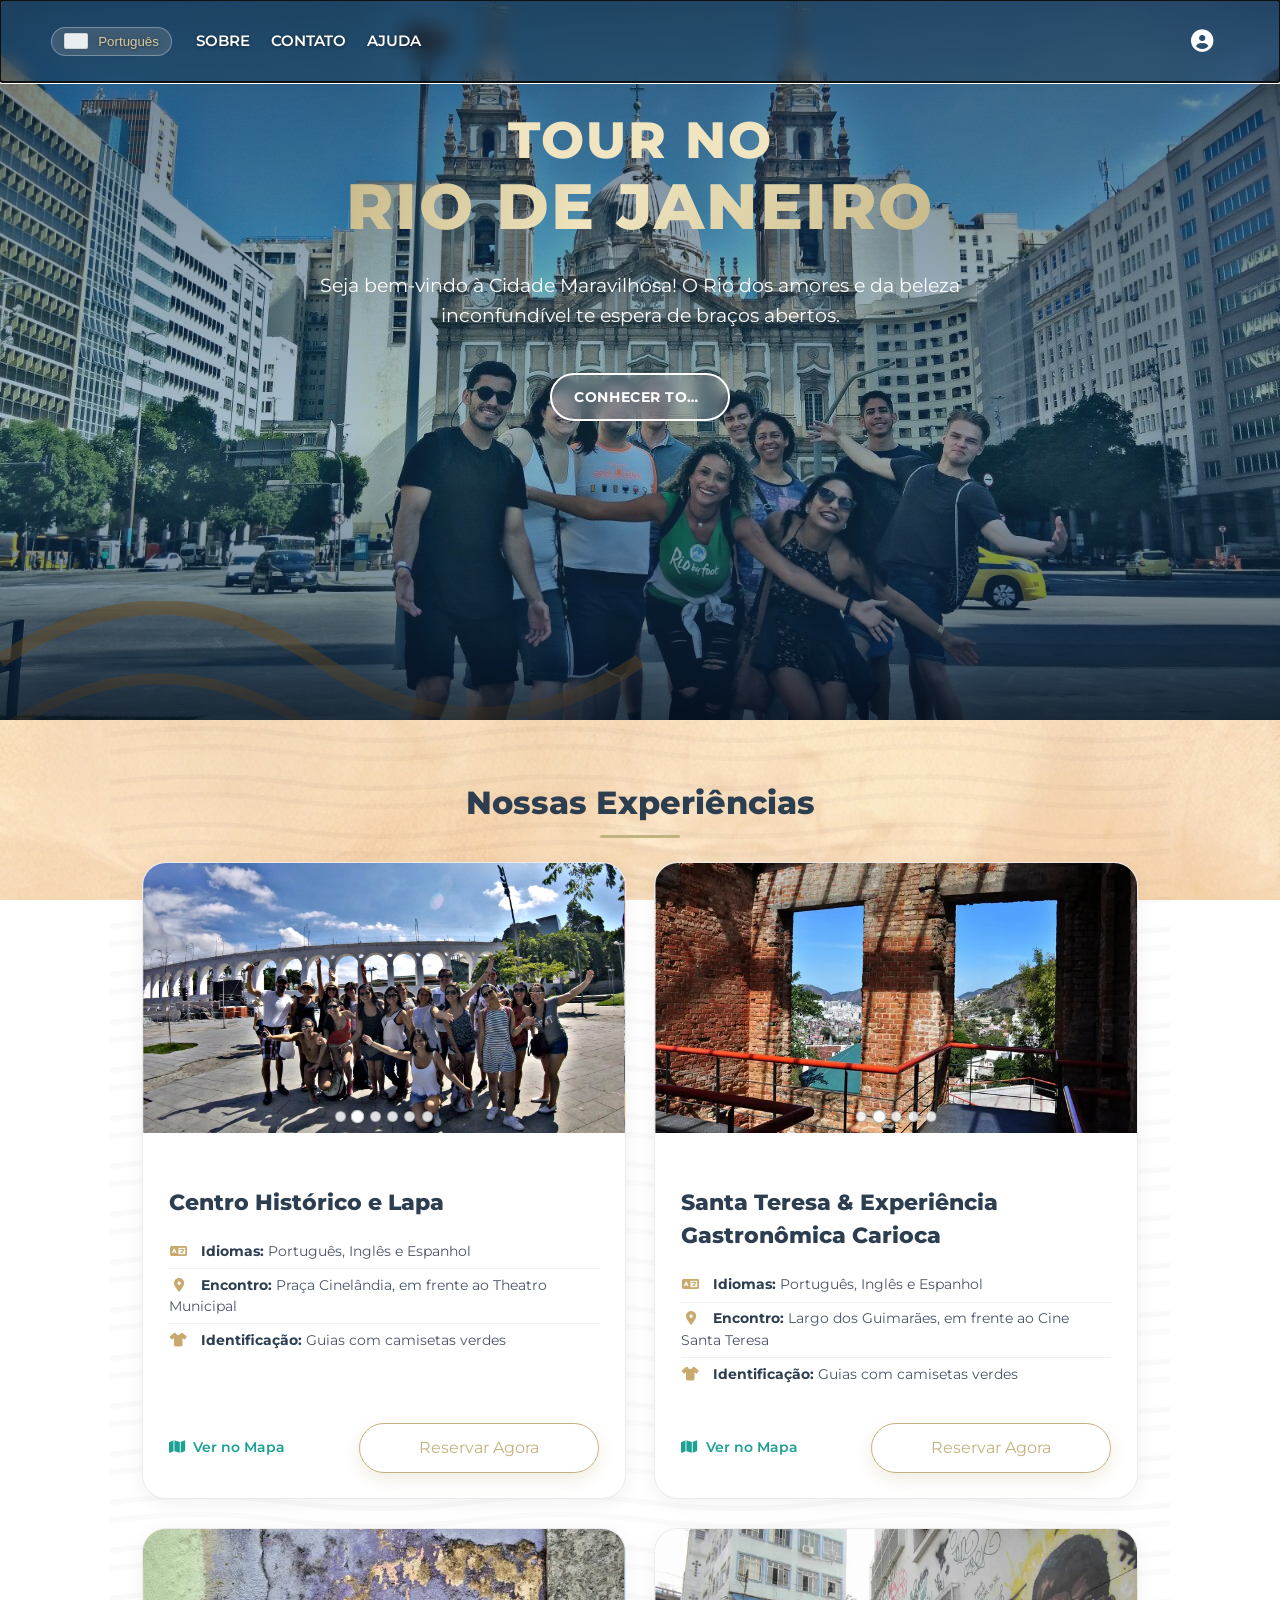
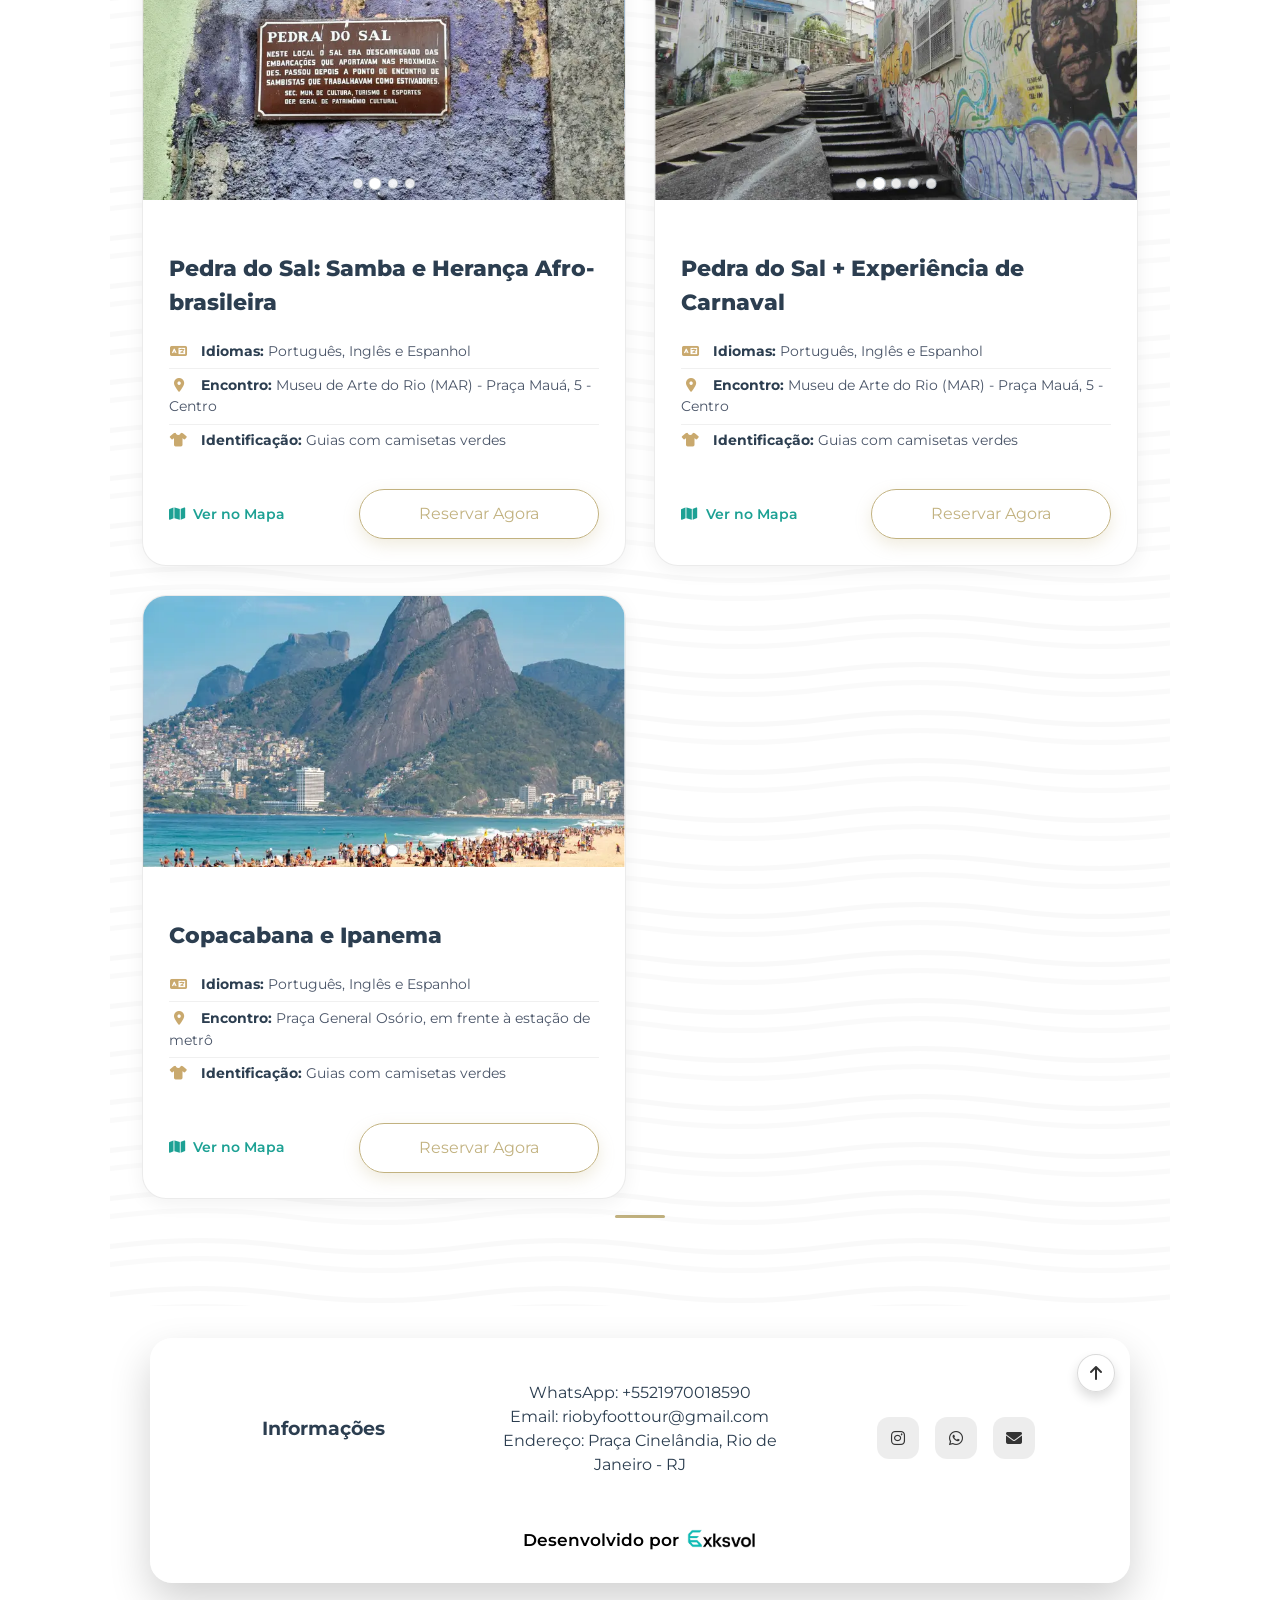
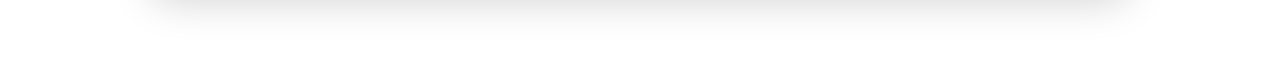
==== commit f01c0e2d: "Add files via upload" ====
--- a/index.html
+++ b/index.html
@@ -226,6 +226,12 @@
                     <a href="https://wa.me/5521970018590" aria-label="WhatsApp" target="_blank" rel="noopener"><i class="fab fa-whatsapp"></i></a>
                     <a href="mailto:riobyfoottour@gmail.com" aria-label="Email"><i class="fa fa-envelope"></i></a>
                 </div>
+                <div class="rio-footer-card-credit">
+                    <a href="mailto:contato@exksvol.com" aria-label="Email: contato.exksvol@gmail.com" title="Email: contato.exksvol@gmail.com" class="footer-credit-link">
+                        <span class="footer-credit-text" data-i18n="footer_developed_by_text"></span>
+                        <img src="imagem/assets/exksvol.png" alt="Exksvol" class="footer-credit-logo" />
+                    </a>
+                </div>
             </div>
         </footer>
 
--- a/css/Riodejaneiro.css
+++ b/css/Riodejaneiro.css
@@ -616,15 +616,15 @@
 .rio-tour-paid {
     border-color: rgba(194,178,128,0.3);
     background: #fffdf7;
+}
 
 @media (min-width: 1200px) {
   .rio-btn-reserve {
-   min-width: 240px;
-   max-width: 340px;
-   font-size: 1.05rem;
-   padding: 0.7rem 2.2rem;
+    min-width: 240px;
+    max-width: 340px;
+    font-size: 1.05rem;
+    padding: 0.7rem 2.2rem;
   }
-}
 }
 
 .rio-tour-images {
@@ -1294,7 +1294,7 @@
   overflow: hidden;
 }
 
-body.modal-open > :not(.login-modal-overlay):not(.register-modal-overlay) {
+body.modal-open > :not(.login-modal-overlay):not(.register-modal-overlay):not(.app-notification-overlay) {
   filter: blur(3px);
   transition: filter 0.2s ease;
 }
@@ -1929,6 +1929,33 @@
   background: rgba(11, 77, 139, 1);
 }
 
+.login-modal__next.loading {
+  position: relative;
+  cursor: wait;
+  opacity: 0.85;
+  padding-right: 2.5rem;
+}
+
+.login-modal__next.loading::after {
+  content: '';
+  position: absolute;
+  top: 50%;
+  right: 1rem;
+  width: 1rem;
+  height: 1rem;
+  border: 2px solid rgba(255, 255, 255, 0.8);
+  border-top-color: transparent;
+  border-radius: 50%;
+  transform: translateY(-50%);
+  animation: login-button-spinner 0.8s linear infinite;
+}
+
+@keyframes login-button-spinner {
+  to {
+    transform: translateY(-50%) rotate(360deg);
+  }
+}
+
 .login-modal__back {
   background: rgba(0, 0, 0, 0.15);
   color: rgba(255, 255, 255, 0.9);
@@ -1946,6 +1973,26 @@
   cursor: pointer;
   font-size: 0.9rem;
   align-self: flex-start;
+}
+
+.login-modal__forgot.loading {
+  position: relative;
+  opacity: 0.75;
+  cursor: wait;
+}
+
+.login-modal__forgot.loading::after {
+  content: '';
+  position: absolute;
+  top: 50%;
+  right: -0.25rem;
+  width: 0.85rem;
+  height: 0.85rem;
+  border: 2px solid rgba(0, 0, 0, 0.35);
+  border-top-color: rgba(0, 0, 0, 0.7);
+  border-radius: 50%;
+  transform: translateY(-50%);
+  animation: login-button-spinner 0.8s linear infinite;
 }
 
 .main-container {
@@ -2180,7 +2227,7 @@
 
   /* Hide top nav links on mobile, show only via hamburger menu */
   .nav-left nav {
-    display: none;
+    display: none !important;
   }
 
   .hamburger {
@@ -2499,6 +2546,45 @@
   margin-top: 1.2rem;
 }
 
+.rio-footer-card-credit {
+  grid-column: 1 / -1;
+  justify-self: center;
+  margin: 1rem auto 0;
+  display: inline-flex;
+  align-items: center;
+  justify-content: center;
+  gap: 0.25rem;
+  text-align: center;
+  width: auto;
+}
+
+.footer-credit-link {
+  display: inline-flex;
+  align-items: center;
+  gap: 0.25rem;
+  color: inherit;
+  text-decoration: none;
+}
+
+.footer-credit-link:hover .footer-credit-text,
+.footer-credit-link:focus .footer-credit-text {
+  text-decoration: underline;
+}
+
+.footer-credit-text {
+  font-size: 1.05rem;
+  color: #000;
+  font-weight: 600;
+}
+
+.footer-credit-logo {
+  max-width: 70px;
+  height: auto;
+  display: inline-block;
+  transform: translateY(-2px);
+  margin-left: 0.25rem;
+}
+
 .footer-info-icons a {
   display: inline-flex;
   align-items: center;
